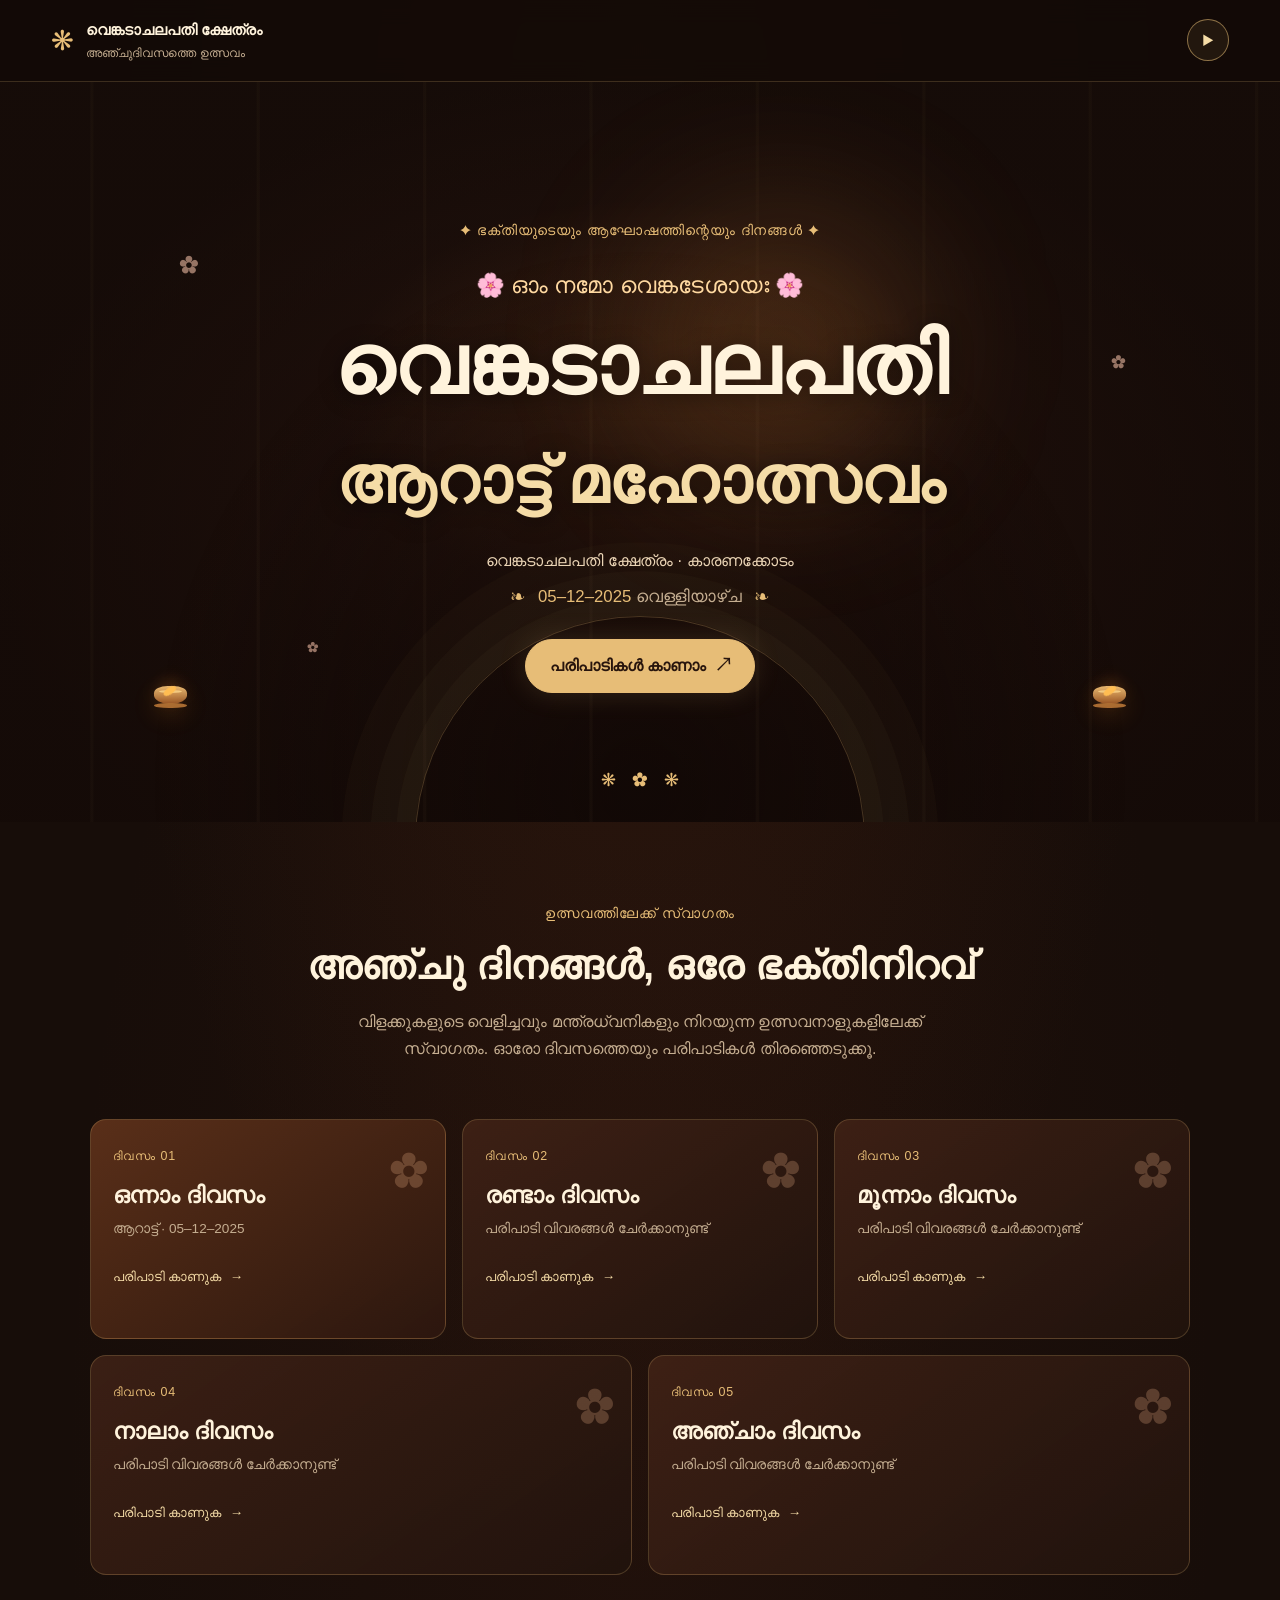
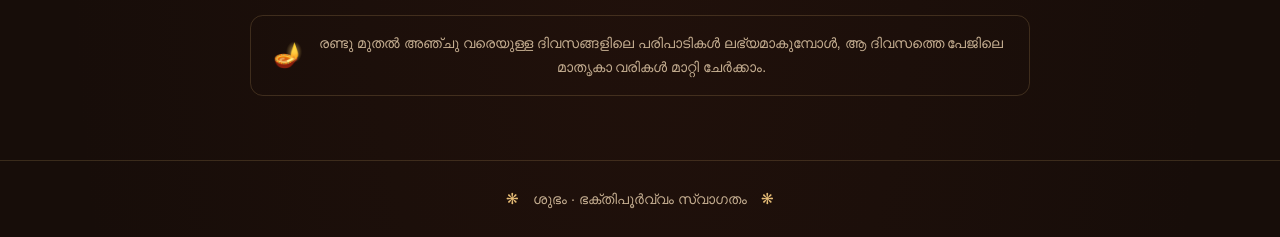
==== index.html @ 61bd8e98 "Update index.html" ====
<!doctype html>
<html lang="ml">
<head>
  <meta charset="utf-8">
  <meta name="viewport" content="width=device-width, initial-scale=1">
  <meta name="theme-color" content="#170d09">
  <meta name="description" content="വെങ്കടാചലപതി ക്ഷേത്രത്തിലെ അഞ്ചുദിവസത്തെ ഉത്സവ പരിപാടികൾ.">
  <title>വെങ്കടാചലപതി ക്ഷേത്രം | കാരണക്കോടം </title>
  <link rel="stylesheet" href="styles.css">
  <script src="script.js" defer></script>
</head>
<body>
  <a class="skip-link" href="#main">പ്രധാന ഉള്ളടക്കത്തിലേക്ക് പോകുക</a>
  <header class="site-header">
    <a class="brand" href="index.html" aria-label="ഉത്സവം — മുഖ്യപേജ്">
      <span class="brand-mark" aria-hidden="true">❋</span>
      <span><strong>വെങ്കടാചലപതി ക്ഷേത്രം</strong><small>അഞ്ചുദിവസത്തെ ഉത്സവം</small></span>
    </a>
    <!--<nav class="day-nav" aria-label="ദിവസങ്ങളുടെ പരിപാടികൾ">
      <a class="nav-link" href="day1.html">ഒന്നാം ദിവസം</a>
      <a class="nav-link" href="day2.html">രണ്ടാം ദിവസം</a>
      <a class="nav-link" href="day3.html">മൂന്നാം ദിവസം</a>
      <a class="nav-link" href="day4.html">നാലാം ദിവസം</a>
      <a class="nav-link" href="day5.html">അഞ്ചാം ദിവസം</a>
    </nav>-->
    <button class="music-toggle" type="button" aria-label="Play festival music" title="Play festival music" aria-pressed="false"><span aria-hidden="true">▶</span></button>
  </header>

  <main id="main">
    <section class="hero hero-home">
      <div class="hero-glow" aria-hidden="true"></div>
      <div class="hero-copy">
        <p class="eyebrow"><span aria-hidden="true">✦</span> ഭക്തിയുടെയും ആഘോഷത്തിന്റെയും ദിനങ്ങൾ <span aria-hidden="true">✦</span></p>
        <p class="invocation">🌸 ഓം നമോ വെങ്കടേശായഃ 🌸</p>
        <h1>വെങ്കടാചലപതി<br><span>ആറാട്ട് മഹോത്സവം</span></h1>
        <p class="temple-name">വെങ്കടാചലപതി ക്ഷേത്രം · കാരണക്കോടം</p>
        <p class="hero-date"><span class="date-ornament" aria-hidden="true">❧</span> 05–12–2025 <span>വെള്ളിയാഴ്ച</span> <span class="date-ornament" aria-hidden="true">❧</span></p>
        <a class="primary-button" href="day1.html">പരിപാടികൾ കാണാം <span aria-hidden="true">↗</span></a>
      </div>
      <div class="hero-bottom" aria-hidden="true"><span>❋</span><span>✿</span><span>❋</span></div>
      <span class="floating-petal petal-one" aria-hidden="true">✿</span>
      <span class="floating-petal petal-two" aria-hidden="true">✿</span>
      <span class="floating-petal petal-three" aria-hidden="true">✿</span>
      <div class="diya diya-left" aria-hidden="true"><i></i><b></b></div>
      <div class="diya diya-right" aria-hidden="true"><i></i><b></b></div>
    </section>

    <section class="intro section-wrap">
      <p class="section-kicker">ഉത്സവത്തിലേക്ക് സ്വാഗതം</p>
      <h2>അഞ്ചു ദിനങ്ങൾ, ഒരേ ഭക്തിനിറവ്</h2>
      <p>വിളക്കുകളുടെ വെളിച്ചവും മന്ത്രധ്വനികളും നിറയുന്ന ഉത്സവനാളുകളിലേക്ക് സ്വാഗതം. ഓരോ ദിവസത്തെയും പരിപാടികൾ തിരഞ്ഞെടുക്കൂ.</p>
    </section>

    <section class="day-grid section-wrap" aria-label="ദിവസം തിരഞ്ഞെടുക്കുക">
      <a class="day-card day-card-featured" href="day1.html">
        <span class="card-flower" aria-hidden="true">✿</span><span class="card-day">ദിവസം 01</span>
        <h3>ഒന്നാം ദിവസം</h3><p>ആറാട്ട് · 05–12–2025</p>
        <span class="card-action">പരിപാടി കാണുക <b aria-hidden="true">→</b></span>
      </a>
      <a class="day-card" href="day2.html"><span class="card-flower" aria-hidden="true">✿</span><span class="card-day">ദിവസം 02</span><h3>രണ്ടാം ദിവസം</h3><p>പരിപാടി വിവരങ്ങൾ ചേർക്കാനുണ്ട്</p><span class="card-action">പരിപാടി കാണുക <b aria-hidden="true">→</b></span></a>
      <a class="day-card" href="day3.html"><span class="card-flower" aria-hidden="true">✿</span><span class="card-day">ദിവസം 03</span><h3>മൂന്നാം ദിവസം</h3><p>പരിപാടി വിവരങ്ങൾ ചേർക്കാനുണ്ട്</p><span class="card-action">പരിപാടി കാണുക <b aria-hidden="true">→</b></span></a>
      <a class="day-card" href="day4.html"><span class="card-flower" aria-hidden="true">✿</span><span class="card-day">ദിവസം 04</span><h3>നാലാം ദിവസം</h3><p>പരിപാടി വിവരങ്ങൾ ചേർക്കാനുണ്ട്</p><span class="card-action">പരിപാടി കാണുക <b aria-hidden="true">→</b></span></a>
      <a class="day-card" href="day5.html"><span class="card-flower" aria-hidden="true">✿</span><span class="card-day">ദിവസം 05</span><h3>അഞ്ചാം ദിവസം</h3><p>പരിപാടി വിവരങ്ങൾ ചേർക്കാനുണ്ട്</p><span class="card-action">പരിപാടി കാണുക <b aria-hidden="true">→</b></span></a>
    </section>
    <section class="home-note section-wrap">
      <span class="note-symbol" aria-hidden="true">🪔</span>
      <p>രണ്ടു മുതൽ അഞ്ചു വരെയുള്ള ദിവസങ്ങളിലെ പരിപാടികൾ ലഭ്യമാകുമ്പോൾ, ആ ദിവസത്തെ പേജിലെ മാതൃകാ വരികൾ മാറ്റി ചേർക്കാം.</p>
    </section>
  </main>
  <footer class="site-footer"><span aria-hidden="true">❋</span><p>ശുഭം · ഭക്തിപൂർവ്വം സ്വാഗതം</p><span aria-hidden="true">❋</span></footer>
</body>
</html>
---- styles.css ----
:root {
  color-scheme: dark;
  --night: #170d09;
  --night-soft: #21130d;
  --wine: #3a1c17;
  --gold: #e7bd77;
  --gold-bright: #f5dca7;
  --cream: #fff3dc;
  --muted: #c5ae91;
  --coral: #ff9a79;
  --serif: "Nirmala UI", "Kartika", "Segoe UI", sans-serif;
}

* { box-sizing: border-box; }
html { scroll-behavior: smooth; }
body {
  margin: 0;
  min-width: 320px;
  background:
    radial-gradient(ellipse at 50% 12%, rgba(128, 62, 28, .18), transparent 34rem),
    radial-gradient(ellipse at 50% 80%, rgba(92, 40, 23, .14), transparent 36rem),
    var(--night);
  color: var(--cream);
  font-family: var(--serif);
  line-height: 1.7;
}
a { color: inherit; }
button { font: inherit; }
.skip-link {
  position: absolute; z-index: 20; top: .5rem; left: .5rem;
  padding: .6rem 1rem; border-radius: .5rem; background: var(--gold-bright);
  color: var(--night); transform: translateY(-160%);
}
.skip-link:focus { transform: translateY(0); }
.site-header {
  position: relative; z-index: 5; display: flex; align-items: center;
  justify-content: space-between; gap: 1.25rem; padding: 1rem clamp(1rem, 4vw, 3.5rem);
  border-bottom: 1px solid rgba(231, 189, 119, .2);
  background: rgba(18, 10, 7, .85); backdrop-filter: blur(12px);
}
.brand { display: flex; align-items: center; gap: .75rem; min-width: max-content; text-decoration: none; }
.brand-mark { color: var(--gold); font-size: 1.8rem; }
.brand strong, .brand small { display: block; }
.brand strong { font-size: .95rem; font-weight: 700; }
.brand small { color: var(--muted); font-size: .76rem; }
.day-nav { display: flex; justify-content: center; gap: .15rem; flex-wrap: wrap; }
.nav-link {
  padding: .48rem .7rem; border-radius: 2rem; color: var(--muted);
  flex: 0 0 auto; font-size: .82rem; text-decoration: none; white-space: nowrap;
  transition: background .2s, color .2s;
}
.nav-link:hover, .nav-link[aria-current="page"] { color: var(--night); background: var(--gold); }
.music-toggle {
  appearance: none; display: grid; flex: 0 0 42px; place-items: center;
  width: 42px; min-width: 42px; max-width: 42px;
  height: 42px; min-height: 42px; max-height: 42px; padding: 0;
  border: 1px solid rgba(231, 189, 119, .55); border-radius: 50%;
  background: rgba(231, 189, 119, .08); color: var(--gold-bright);
  font-size: .9rem; cursor: pointer; transition: background .2s, transform .2s, color .2s;
}
.music-toggle:hover, .music-toggle[aria-pressed="true"] { background: var(--gold); color: var(--night); }
.music-toggle:hover { transform: scale(1.06); }
:focus-visible { outline: 2px solid var(--gold-bright); outline-offset: 4px; }

.hero {
  position: relative; isolation: isolate; overflow: hidden; display: grid; place-items: center;
  min-height: min(740px, 84vh); padding: 5rem 1.5rem 4.5rem; text-align: center;
  background:
    linear-gradient(180deg, rgba(20, 10, 7, .42), rgba(20, 10, 7, .85)),
    radial-gradient(ellipse at 50% 43%, rgba(232, 136, 55, .28), transparent 19rem),
    radial-gradient(ellipse at 50% 62%, #462317 0%, #27140e 35%, #170d09 72%);
}
.hero::before, .hero::after {
  position: absolute; z-index: -1; content: ""; pointer-events: none;
}
.hero::before {
  inset: 0; opacity: .8;
  background:
    repeating-linear-gradient(90deg, transparent 0 7%, rgba(231, 189, 119, .035) 7.1% 7.25%, transparent 7.35% 13%),
    radial-gradient(ellipse at 50% 95%, rgba(15, 7, 5, .8), transparent 54%);
}
.hero::after {
  width: min(48vw, 28rem); aspect-ratio: 1; bottom: -33%; left: 50%;
  border: 1px solid rgba(231, 189, 119, .24); border-radius: 50%;
  box-shadow: 0 0 0 1.2rem rgba(231, 189, 119, .025), 0 0 0 2.8rem rgba(231, 189, 119, .025), 0 0 0 4.6rem rgba(231, 189, 119, .02);
  transform: translateX(-50%);
}
.hero-glow {
  position: absolute; z-index: -1; top: 16%; left: 50%; width: 18rem; height: 18rem;
  border-radius: 50%; background: rgba(231, 145, 66, .16); filter: blur(70px);
}
.hero-copy { max-width: 850px; animation: rise-in .9s both; }
.eyebrow, .section-kicker {
  margin: 0; color: var(--gold); font-size: .85rem; letter-spacing: .07em;
}
.invocation { margin: 1.5rem 0 .45rem; color: #ffd9a1; font-size: clamp(1.05rem, 2.5vw, 1.45rem); }
.hero h1 {
  margin: 0; color: var(--cream); font-size: clamp(2.4rem, 7vw, 5.2rem);
  font-weight: 700; line-height: 1.3; text-shadow: 0 3px 22px rgba(0, 0, 0, .45);
}
.hero h1 span { color: var(--gold-bright); font-size: .78em; }
.temple-name { margin: 1.15rem 0 .5rem; color: #ead4b5; font-size: 1.02rem; }
.hero-date { margin: .4rem 0 1.7rem; color: var(--gold); font-size: 1.05rem; }
.hero-date span:not(.date-ornament) { color: var(--muted); }
.date-ornament { padding: 0 .5rem; }
.primary-button {
  display: inline-flex; align-items: center; gap: .7rem; padding: .8rem 1.45rem;
  border: 1px solid var(--gold); border-radius: 3rem; background: var(--gold);
  color: #28150d; font-weight: 700; text-decoration: none;
  box-shadow: 0 0 28px rgba(231, 189, 119, .16); transition: transform .2s, box-shadow .2s;
}
.primary-button:hover { transform: translateY(-3px); box-shadow: 0 0 36px rgba(231, 189, 119, .34); }
.hero-bottom { position: absolute; bottom: 1.6rem; display: flex; gap: 1rem; color: var(--gold); font-size: 1.2rem; }
.floating-petal { position: absolute; z-index: -1; color: #ffc9b0; opacity: .55; animation: drift 9s ease-in-out infinite; }
.petal-one { top: 22%; left: 14%; font-size: 1.5rem; }
.petal-two { top: 36%; right: 12%; font-size: 1.1rem; animation-delay: -3s; }
.petal-three { bottom: 22%; left: 24%; font-size: .9rem; animation-delay: -6s; }
.diya { position: absolute; bottom: 16%; width: 2.1rem; height: 1.1rem; border-radius: 50% 50% 60% 60%; background: linear-gradient(#e7bd77, #925123); box-shadow: 0 10px 24px rgba(255, 142, 41, .18); }
.diya::after { position: absolute; top: -.1rem; left: 50%; width: .45rem; height: .85rem; border-radius: 70% 30% 65% 35%; background: #ffbd52; content: ""; filter: drop-shadow(0 0 9px #ff8e29); animation: flame 1.4s ease-in-out infinite alternate; transform: translateX(-50%) rotate(45deg); }
.diya i { position: absolute; bottom: -.3rem; left: 0; width: 100%; height: .35rem; border-radius: 50%; background: #a76a31; }
.diya b { position: absolute; top: .25rem; left: 15%; width: 70%; height: .22rem; border-radius: 50%; background: #f2d18a; }
.diya-left { left: 12%; }.diya-right { right: 12%; }

.section-wrap { width: min(1100px, calc(100% - 2rem)); margin-inline: auto; }
.intro { padding: 5rem 1rem 2rem; text-align: center; }
.intro h2 { margin: .4rem 0 .55rem; font-size: clamp(1.7rem, 4vw, 2.5rem); }
.intro > p:last-child { max-width: 620px; margin: auto; color: var(--muted); }
.day-grid { display: grid; grid-template-columns: repeat(6, 1fr); gap: 1rem; padding: 1.5rem 0 2.5rem; }
.day-card {
  position: relative; grid-column: span 2; overflow: hidden; min-height: 220px;
  padding: 1.35rem; border: 1px solid rgba(231, 189, 119, .22); border-radius: 1rem;
  background: linear-gradient(145deg, rgba(70, 37, 24, .76), rgba(33, 19, 13, .92));
  text-decoration: none; transition: transform .24s, border-color .24s, box-shadow .24s;
}
.day-card:nth-last-child(-n+2) { grid-column: span 3; }
.day-card:hover { transform: translateY(-5px); border-color: var(--gold); box-shadow: 0 18px 35px rgba(0, 0, 0, .2); }
.day-card-featured { background: linear-gradient(145deg, rgba(99, 52, 27, .88), rgba(45, 23, 15, .95)); }
.card-flower { position: absolute; top: .65rem; right: 1rem; color: rgba(255, 194, 146, .24); font-size: 3rem; }
.card-day { color: var(--gold); font-size: .78rem; letter-spacing: .07em; }
.day-card h3 { margin: .45rem 0 .1rem; font-size: 1.45rem; }
.day-card p { margin: .1rem 0 1.4rem; color: var(--muted); font-size: .85rem; }
.card-action { color: var(--gold-bright); font-size: .84rem; }
.card-action b { margin-left: .3rem; }
.home-note { display: flex; align-items: center; justify-content: center; gap: .8rem; max-width: 780px; margin-bottom: 4rem; padding: 1rem 1.4rem; border: 1px solid rgba(231, 189, 119, .18); border-radius: .8rem; color: var(--muted); text-align: center; }
.home-note p { margin: 0; font-size: .88rem; }
.note-symbol { font-size: 1.5rem; }

.page-heading { padding: 4.5rem 1rem 2rem; text-align: center; background: radial-gradient(ellipse at 50% 0, rgba(140, 70, 35, .18), transparent 32rem); }
.page-heading h1 { margin: .45rem 0; font-size: clamp(2rem, 5vw, 3.4rem); line-height: 1.45; }
.page-heading h1 span { color: var(--gold-bright); }
.page-heading > p:last-child { margin: .25rem 0; color: var(--muted); }
.date-pill { display: inline-block; margin-left: .45rem; padding: .12rem .65rem; border: 1px solid rgba(231, 189, 119, .38); border-radius: 2rem; color: var(--gold-bright); font-size: .8rem; }
.schedule-wrap {
  width: min(760px, calc(100% - 2rem)); margin: 1.3rem auto 2.5rem; padding: 2rem clamp(1rem, 5vw, 3.5rem) 1.4rem;
  border: 1px solid rgba(231, 189, 119, .3); border-radius: 1.2rem;
  background: linear-gradient(160deg, rgba(53, 29, 19, .9), rgba(28, 16, 11, .96));
  box-shadow: 0 22px 65px rgba(0, 0, 0, .23), inset 0 0 35px rgba(231, 189, 119, .025);
}
.schedule-heading { display: flex; justify-content: center; align-items: center; gap: 1rem; padding-bottom: 1rem; border-bottom: 1px solid rgba(231, 189, 119, .2); text-align: center; }
.schedule-heading h2 { margin: .1rem 0 0; font-size: 1.6rem; }
.schedule-lotus { color: var(--gold); font-size: 1.65rem; }
.schedule-group { padding-top: 1.15rem; }
.schedule-group h3 { display: flex; align-items: center; gap: .6rem; margin: 0 0 .5rem; color: var(--gold-bright); font-size: 1.25rem; }
.schedule-group h3 span { color: #ffc16f; }
.timeline { position: relative; list-style: none; margin: 0; padding: .1rem 0 .1rem 1.1rem; }
.timeline::before { position: absolute; top: .4rem; bottom: .45rem; left: .28rem; width: 1px; background: linear-gradient(var(--gold), rgba(231, 189, 119, .12)); content: ""; }
.timeline li { position: relative; display: grid; grid-template-columns: 6.1rem 1fr; gap: .7rem; padding: .38rem 0; color: #f7ebd8; font-size: .96rem; }
.timeline li::before { position: absolute; top: 1rem; left: -.98rem; width: .38rem; height: .38rem; border: 1px solid var(--gold); border-radius: 50%; background: var(--night-soft); content: ""; }
.timeline time { color: var(--gold-bright); white-space: nowrap; font-weight: 700; }
.timeline .highlight span { color: var(--coral); }
.schedule-end { margin: 1.8rem 0 .2rem; color: var(--gold); text-align: center; font-size: 1.3rem; }
.placeholder-wrap { min-height: 410px; }
.placeholder-card { max-width: 510px; margin: 2.1rem auto 1.5rem; padding: 2rem 1.2rem; border: 1px dashed rgba(231, 189, 119, .38); border-radius: 1rem; background: rgba(18, 10, 7, .28); text-align: center; }
.placeholder-icon { font-size: 2.5rem; }
.placeholder-card h3 { margin: .65rem 0 .25rem; color: var(--gold-bright); font-size: 1.25rem; }
.placeholder-card p { margin: .45rem auto; color: var(--muted); }
.placeholder-card .edit-hint { margin-top: 1.2rem; font-size: .8rem; }
.edit-hint code { color: var(--gold); font-size: .78rem; }
.page-pagination { display: flex; justify-content: space-between; gap: 1rem; width: min(760px, calc(100% - 2rem)); margin: 0 auto 4rem; }
.page-pagination a { color: var(--gold-bright); font-size: .9rem; text-decoration: none; }
.page-pagination a:hover { text-decoration: underline; }
.site-footer { display: flex; justify-content: center; align-items: center; gap: .85rem; padding: 1.5rem 1rem; border-top: 1px solid rgba(231, 189, 119, .17); color: var(--muted); text-align: center; }
.site-footer p { margin: 0; font-size: .9rem; }
.site-footer span { color: var(--gold); }

@keyframes rise-in { from { opacity: 0; transform: translateY(16px); } to { opacity: 1; transform: translateY(0); } }
@keyframes drift { 0%, 100% { transform: translate3d(0, 0, 0) rotate(0); } 50% { transform: translate3d(12px, -18px, 0) rotate(14deg); } }
@keyframes flame { from { transform: translateX(-50%) rotate(38deg) scale(.9); } to { transform: translateX(-50%) rotate(52deg) scale(1.1); } }

@media (max-width: 900px) {
  .site-header { flex-wrap: wrap; justify-content: space-between; }
  .day-nav { order: 3; flex: 1 0 100%; width: 100%; justify-content: center; overflow: visible; }
  .music-toggle { order: 2; }
  .nav-link { font-size: .78rem; }
}
@media (max-width: 700px) {
  .nav-link { padding-inline: .35rem; font-size: .72rem; }
}
@media (max-width: 600px) {
  .site-header {
    display: grid; grid-template-columns: minmax(0, 1fr) 42px; gap: .6rem;
    padding: .7rem .85rem;
  }
  .brand { min-width: 0; gap: .4rem; }
  .brand-mark { flex: 0 0 auto; font-size: 1.4rem; }
  .brand strong { font-size: .8rem; }
  .brand small { font-size: .66rem; }
  .day-nav {
    display: flex; grid-column: 1 / -1; order: initial; flex: initial; width: 100%;
    min-width: 0; justify-content: flex-start; flex-wrap: nowrap; gap: .2rem;
    padding: .1rem 0 .35rem; overflow-x: auto; overflow-y: hidden;
    overscroll-behavior-x: contain; scroll-snap-type: x proximity;
    scrollbar-width: thin; scrollbar-color: var(--gold) rgba(231, 189, 119, .12);
    -webkit-overflow-scrolling: touch;
  }
  .day-nav::-webkit-scrollbar { display: block; height: 5px; }
  .day-nav::-webkit-scrollbar-track { background: rgba(231, 189, 119, .12); border-radius: 5px; }
  .day-nav::-webkit-scrollbar-thumb { background: var(--gold); border-radius: 5px; }
  .music-toggle { grid-column: 2; justify-self: end; }
  .nav-link { display: inline-flex; flex: 0 0 auto; min-height: 44px; align-items: center; padding: .38rem .55rem; font-size: .74rem; scroll-snap-align: start; }
  .hero { min-height: min(680px, 78svh); padding: 3.2rem .9rem 4rem; }
  .hero-copy { width: 100%; }
  .eyebrow { font-size: .76rem; }
  .invocation { margin-top: 1.2rem; font-size: 1rem; }
  .hero h1 { font-size: clamp(2rem, 9.5vw, 3.2rem); line-height: 1.42; }
  .hero h1 span { font-size: .72em; }
  .temple-name { margin-top: .8rem; font-size: .84rem; }
  .hero-date { margin-bottom: 1.3rem; font-size: .82rem; }
  .date-ornament { padding-inline: .2rem; }
  .primary-button { min-height: 48px; padding: .65rem 1.2rem; }
  .diya { bottom: 9%; transform: scale(.72); }
  .diya-left { left: 6%; }.diya-right { right: 6%; }
  .intro { padding: 3.2rem .35rem 1.3rem; }
  .intro h2 { font-size: 1.55rem; }
  .intro > p:last-child { font-size: .9rem; }
  .day-grid { display: grid; grid-template-columns: 1fr 1fr; gap: .7rem; padding-top: .8rem; }
  .day-card, .day-card:nth-last-child(-n+2) { grid-column: span 1; min-height: 195px; padding: .9rem; }
  .day-card:first-child { grid-column: span 2; }
  .day-card h3 { font-size: 1.12rem; }
  .day-card p { min-height: 2.8rem; font-size: .75rem; }
  .card-action { font-size: .76rem; }
  .home-note { align-items: flex-start; margin-bottom: 2.8rem; padding: .9rem; text-align: left; }
  .page-heading { padding: 2.7rem .8rem 1.3rem; }
  .page-heading .eyebrow { font-size: .76rem; }
  .page-heading h1 { font-size: clamp(1.7rem, 7.7vw, 2rem); line-height: 1.5; }
  .page-heading > p:last-child { font-size: .88rem; }
  .date-pill { display: table; margin: .45rem auto 0; }
  .schedule-wrap { width: calc(100% - 1.1rem); margin-top: .7rem; padding: 1.15rem .8rem .85rem; border-radius: .9rem; }
  .schedule-heading { gap: .6rem; }
  .schedule-heading h2 { font-size: 1.4rem; }
  .schedule-group { padding-top: .9rem; }
  .schedule-group h3 { font-size: 1.1rem; }
  .timeline { padding-left: 1rem; }
  .timeline li { grid-template-columns: 4.8rem minmax(0, 1fr); gap: .35rem; padding: .45rem 0; font-size: .82rem; line-height: 1.6; }
  .timeline li::before { left: -.9rem; }
  .timeline time { font-size: .8rem; }
  .placeholder-card { margin: 1.35rem auto 1rem; padding: 1.5rem .85rem; }
  .placeholder-card h3 { font-size: 1.08rem; }
  .page-pagination { width: calc(100% - 1.5rem); margin-bottom: 2.8rem; }
  .page-pagination a { display: inline-flex; min-height: 44px; align-items: center; font-size: .78rem; }
  .site-footer { padding: 1.15rem .75rem; }
}
@media (max-width: 420px) {
  .day-grid { grid-template-columns: 1fr; }
  .day-card, .day-card:nth-last-child(-n+2), .day-card:first-child {
    grid-column: auto; display: grid; grid-template-columns: minmax(0, 1fr) auto;
    align-items: center; column-gap: .5rem; min-height: 0; padding: .9rem 1rem;
  }
  .card-day, .day-card h3, .day-card p, .card-action { grid-column: 1; }
  .card-day { grid-row: 1; }
  .day-card h3 { grid-row: 2; margin: .08rem 0; font-size: 1.12rem; }
  .day-card p { grid-row: 3; min-height: 0; margin: 0; }
  .card-action { grid-column: 2; grid-row: 1 / 4; align-self: center; max-width: 6.7rem; text-align: right; }
  .card-flower { top: .35rem; right: .6rem; font-size: 2.4rem; }
  .timeline li { grid-template-columns: 4.35rem minmax(0, 1fr); gap: .3rem; font-size: .8rem; }
  .timeline time { font-size: .76rem; }
}
@media (max-width: 360px) {
  .brand strong { font-size: .74rem; }
  .nav-link { padding-inline: .45rem; font-size: .69rem; }
  .hero h1 { font-size: 1.9rem; }
  .schedule-wrap { padding-inline: .65rem; }
  .timeline li { grid-template-columns: 4.1rem minmax(0, 1fr); font-size: .76rem; }
}
@media (prefers-reduced-motion: reduce) {
  *, *::before, *::after { scroll-behavior: auto !important; animation-duration: .01ms !important; animation-iteration-count: 1 !important; transition-duration: .01ms !important; }
}
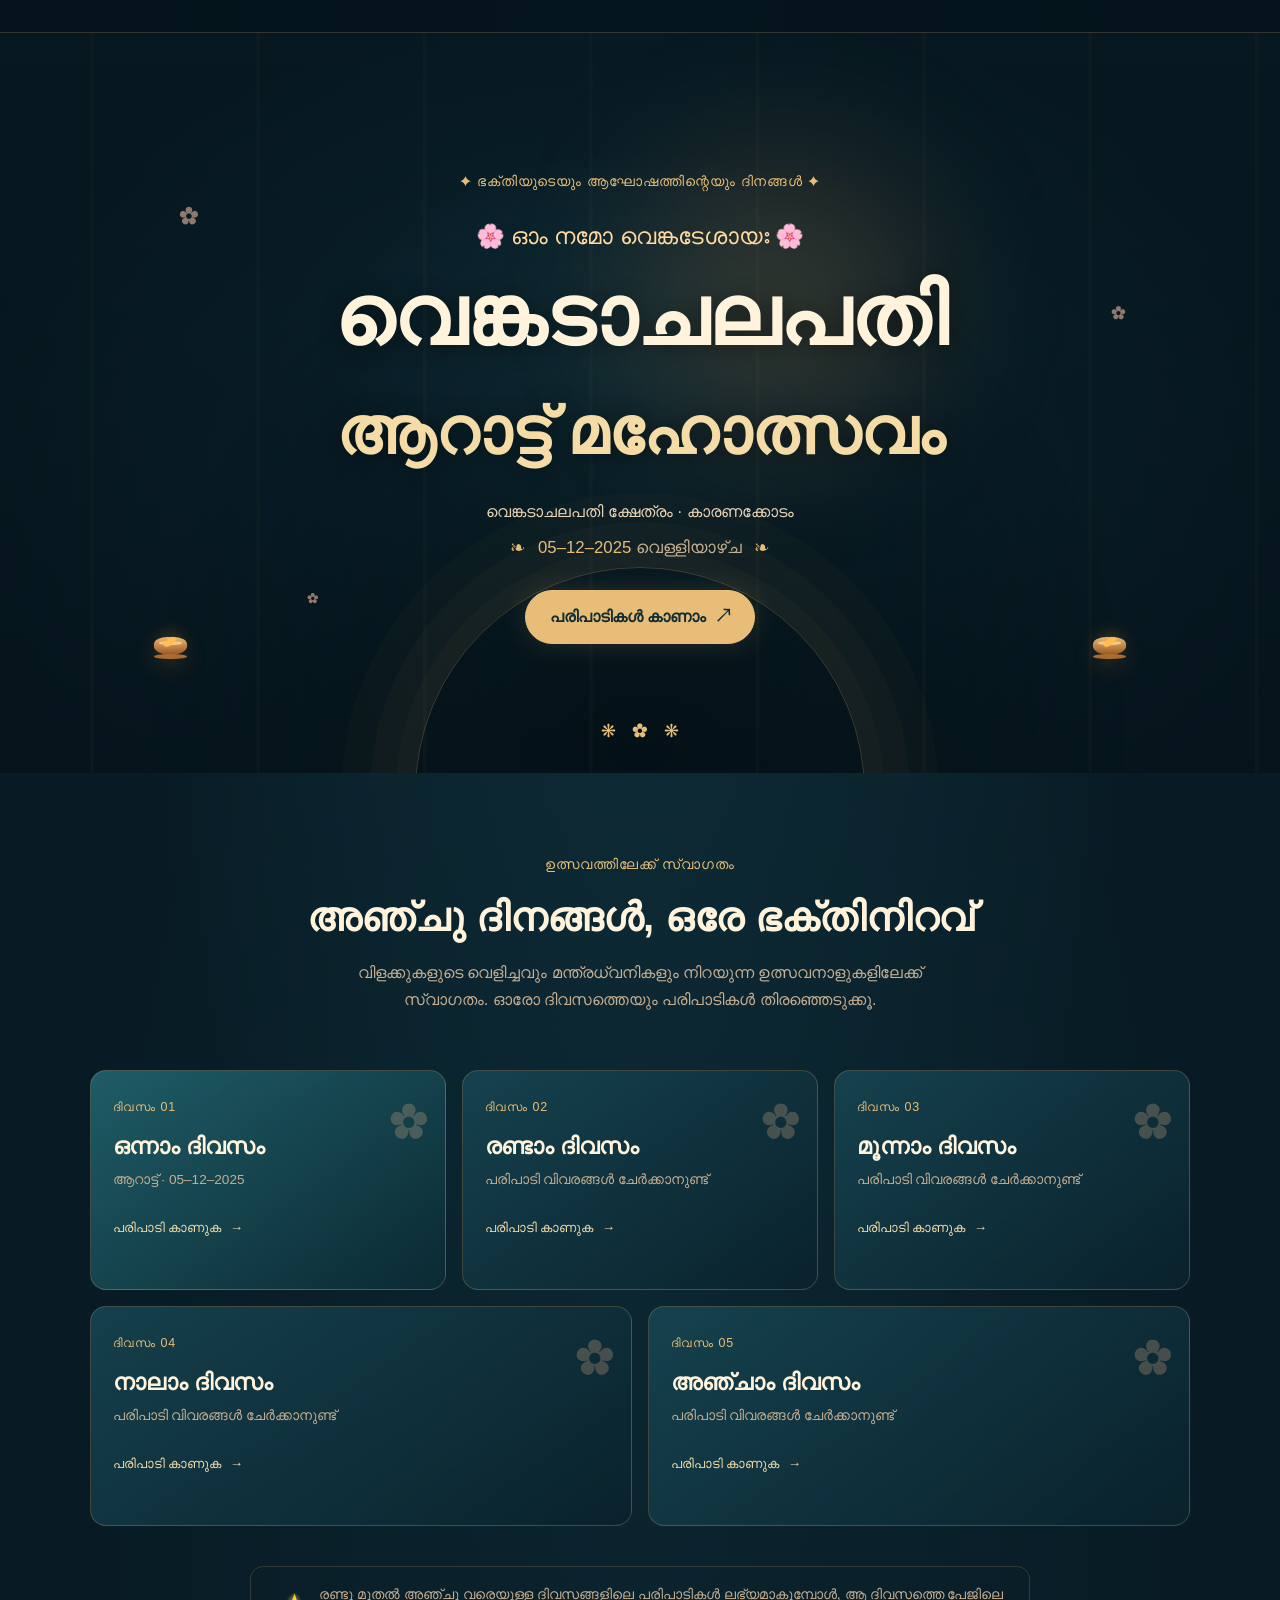
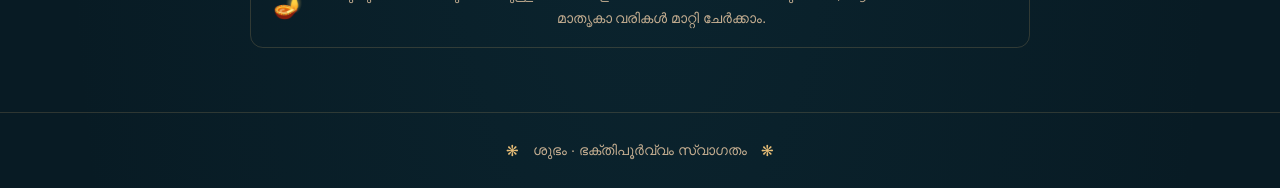
==== commit 97110994: "Add files via upload" ====
--- a/index.html
+++ b/index.html
@@ -12,18 +12,12 @@
 <body>
   <a class="skip-link" href="#main">പ്രധാന ഉള്ളടക്കത്തിലേക്ക് പോകുക</a>
   <header class="site-header">
+    <!--
     <a class="brand" href="index.html" aria-label="ഉത്സവം — മുഖ്യപേജ്">
       <span class="brand-mark" aria-hidden="true">❋</span>
       <span><strong>വെങ്കടാചലപതി ക്ഷേത്രം</strong><small>അഞ്ചുദിവസത്തെ ഉത്സവം</small></span>
     </a>
-    <!--<nav class="day-nav" aria-label="ദിവസങ്ങളുടെ പരിപാടികൾ">
-      <a class="nav-link" href="day1.html">ഒന്നാം ദിവസം</a>
-      <a class="nav-link" href="day2.html">രണ്ടാം ദിവസം</a>
-      <a class="nav-link" href="day3.html">മൂന്നാം ദിവസം</a>
-      <a class="nav-link" href="day4.html">നാലാം ദിവസം</a>
-      <a class="nav-link" href="day5.html">അഞ്ചാം ദിവസം</a>
-    </nav>-->
-    <button class="music-toggle" type="button" aria-label="Play festival music" title="Play festival music" aria-pressed="false"><span aria-hidden="true">▶</span></button>
+    -->
   </header>
 
   <main id="main">
--- a/styles.css
+++ b/styles.css
@@ -1,8 +1,8 @@
 :root {
   color-scheme: dark;
-  --night: #170d09;
-  --night-soft: #21130d;
-  --wine: #3a1c17;
+  --night: #081b24;
+  --night-soft: #102b38;
+  --wine: #163d49;
   --gold: #e7bd77;
   --gold-bright: #f5dca7;
   --cream: #fff3dc;
@@ -17,8 +17,8 @@
   margin: 0;
   min-width: 320px;
   background:
-    radial-gradient(ellipse at 50% 12%, rgba(128, 62, 28, .18), transparent 34rem),
-    radial-gradient(ellipse at 50% 80%, rgba(92, 40, 23, .14), transparent 36rem),
+    radial-gradient(ellipse at 50% 12%, rgba(39, 112, 132, .2), transparent 34rem),
+    radial-gradient(ellipse at 50% 80%, rgba(26, 83, 101, .16), transparent 36rem),
     var(--night);
   color: var(--cream);
   font-family: var(--serif);
@@ -36,7 +36,7 @@
   position: relative; z-index: 5; display: flex; align-items: center;
   justify-content: space-between; gap: 1.25rem; padding: 1rem clamp(1rem, 4vw, 3.5rem);
   border-bottom: 1px solid rgba(231, 189, 119, .2);
-  background: rgba(18, 10, 7, .85); backdrop-filter: blur(12px);
+  background: rgba(5, 19, 27, .9); backdrop-filter: blur(12px);
 }
 .brand { display: flex; align-items: center; gap: .75rem; min-width: max-content; text-decoration: none; }
 .brand-mark { color: var(--gold); font-size: 1.8rem; }
@@ -50,25 +50,15 @@
   transition: background .2s, color .2s;
 }
 .nav-link:hover, .nav-link[aria-current="page"] { color: var(--night); background: var(--gold); }
-.music-toggle {
-  appearance: none; display: grid; flex: 0 0 42px; place-items: center;
-  width: 42px; min-width: 42px; max-width: 42px;
-  height: 42px; min-height: 42px; max-height: 42px; padding: 0;
-  border: 1px solid rgba(231, 189, 119, .55); border-radius: 50%;
-  background: rgba(231, 189, 119, .08); color: var(--gold-bright);
-  font-size: .9rem; cursor: pointer; transition: background .2s, transform .2s, color .2s;
-}
-.music-toggle:hover, .music-toggle[aria-pressed="true"] { background: var(--gold); color: var(--night); }
-.music-toggle:hover { transform: scale(1.06); }
 :focus-visible { outline: 2px solid var(--gold-bright); outline-offset: 4px; }
 
 .hero {
   position: relative; isolation: isolate; overflow: hidden; display: grid; place-items: center;
   min-height: min(740px, 84vh); padding: 5rem 1.5rem 4.5rem; text-align: center;
   background:
-    linear-gradient(180deg, rgba(20, 10, 7, .42), rgba(20, 10, 7, .85)),
-    radial-gradient(ellipse at 50% 43%, rgba(232, 136, 55, .28), transparent 19rem),
-    radial-gradient(ellipse at 50% 62%, #462317 0%, #27140e 35%, #170d09 72%);
+    linear-gradient(180deg, rgba(5, 18, 25, .38), rgba(5, 18, 25, .78)),
+    radial-gradient(ellipse at 50% 43%, rgba(73, 156, 169, .28), transparent 19rem),
+    radial-gradient(ellipse at 50% 62%, #174653 0%, #0d2b37 38%, #081b24 76%);
 }
 .hero::before, .hero::after {
   position: absolute; z-index: -1; content: ""; pointer-events: none;
@@ -77,7 +67,7 @@
   inset: 0; opacity: .8;
   background:
     repeating-linear-gradient(90deg, transparent 0 7%, rgba(231, 189, 119, .035) 7.1% 7.25%, transparent 7.35% 13%),
-    radial-gradient(ellipse at 50% 95%, rgba(15, 7, 5, .8), transparent 54%);
+    radial-gradient(ellipse at 50% 95%, rgba(3, 13, 19, .78), transparent 54%);
 }
 .hero::after {
   width: min(48vw, 28rem); aspect-ratio: 1; bottom: -33%; left: 50%;
@@ -106,7 +96,7 @@
 .primary-button {
   display: inline-flex; align-items: center; gap: .7rem; padding: .8rem 1.45rem;
   border: 1px solid var(--gold); border-radius: 3rem; background: var(--gold);
-  color: #28150d; font-weight: 700; text-decoration: none;
+  color: #102c35; font-weight: 700; text-decoration: none;
   box-shadow: 0 0 28px rgba(231, 189, 119, .16); transition: transform .2s, box-shadow .2s;
 }
 .primary-button:hover { transform: translateY(-3px); box-shadow: 0 0 36px rgba(231, 189, 119, .34); }
@@ -129,12 +119,12 @@
 .day-card {
   position: relative; grid-column: span 2; overflow: hidden; min-height: 220px;
   padding: 1.35rem; border: 1px solid rgba(231, 189, 119, .22); border-radius: 1rem;
-  background: linear-gradient(145deg, rgba(70, 37, 24, .76), rgba(33, 19, 13, .92));
+  background: linear-gradient(145deg, rgba(24, 73, 86, .8), rgba(10, 34, 44, .96));
   text-decoration: none; transition: transform .24s, border-color .24s, box-shadow .24s;
 }
 .day-card:nth-last-child(-n+2) { grid-column: span 3; }
 .day-card:hover { transform: translateY(-5px); border-color: var(--gold); box-shadow: 0 18px 35px rgba(0, 0, 0, .2); }
-.day-card-featured { background: linear-gradient(145deg, rgba(99, 52, 27, .88), rgba(45, 23, 15, .95)); }
+.day-card-featured { background: linear-gradient(145deg, rgba(35, 101, 111, .88), rgba(11, 42, 52, .97)); }
 .card-flower { position: absolute; top: .65rem; right: 1rem; color: rgba(255, 194, 146, .24); font-size: 3rem; }
 .card-day { color: var(--gold); font-size: .78rem; letter-spacing: .07em; }
 .day-card h3 { margin: .45rem 0 .1rem; font-size: 1.45rem; }
@@ -145,7 +135,7 @@
 .home-note p { margin: 0; font-size: .88rem; }
 .note-symbol { font-size: 1.5rem; }
 
-.page-heading { padding: 4.5rem 1rem 2rem; text-align: center; background: radial-gradient(ellipse at 50% 0, rgba(140, 70, 35, .18), transparent 32rem); }
+.page-heading { padding: 4.5rem 1rem 2rem; text-align: center; background: radial-gradient(ellipse at 50% 0, rgba(48, 132, 148, .2), transparent 32rem); }
 .page-heading h1 { margin: .45rem 0; font-size: clamp(2rem, 5vw, 3.4rem); line-height: 1.45; }
 .page-heading h1 span { color: var(--gold-bright); }
 .page-heading > p:last-child { margin: .25rem 0; color: var(--muted); }
@@ -153,7 +143,7 @@
 .schedule-wrap {
   width: min(760px, calc(100% - 2rem)); margin: 1.3rem auto 2.5rem; padding: 2rem clamp(1rem, 5vw, 3.5rem) 1.4rem;
   border: 1px solid rgba(231, 189, 119, .3); border-radius: 1.2rem;
-  background: linear-gradient(160deg, rgba(53, 29, 19, .9), rgba(28, 16, 11, .96));
+  background: linear-gradient(160deg, rgba(20, 65, 77, .92), rgba(7, 29, 39, .98));
   box-shadow: 0 22px 65px rgba(0, 0, 0, .23), inset 0 0 35px rgba(231, 189, 119, .025);
 }
 .schedule-heading { display: flex; justify-content: center; align-items: center; gap: 1rem; padding-bottom: 1rem; border-bottom: 1px solid rgba(231, 189, 119, .2); text-align: center; }
@@ -170,14 +160,15 @@
 .timeline .highlight span { color: var(--coral); }
 .schedule-end { margin: 1.8rem 0 .2rem; color: var(--gold); text-align: center; font-size: 1.3rem; }
 .placeholder-wrap { min-height: 410px; }
-.placeholder-card { max-width: 510px; margin: 2.1rem auto 1.5rem; padding: 2rem 1.2rem; border: 1px dashed rgba(231, 189, 119, .38); border-radius: 1rem; background: rgba(18, 10, 7, .28); text-align: center; }
+.placeholder-card { max-width: 510px; margin: 2.1rem auto 1.5rem; padding: 2rem 1.2rem; border: 1px dashed rgba(231, 189, 119, .38); border-radius: 1rem; background: rgba(5, 20, 28, .35); text-align: center; }
 .placeholder-icon { font-size: 2.5rem; }
 .placeholder-card h3 { margin: .65rem 0 .25rem; color: var(--gold-bright); font-size: 1.25rem; }
 .placeholder-card p { margin: .45rem auto; color: var(--muted); }
 .placeholder-card .edit-hint { margin-top: 1.2rem; font-size: .8rem; }
 .edit-hint code { color: var(--gold); font-size: .78rem; }
-.page-pagination { display: flex; justify-content: space-between; gap: 1rem; width: min(760px, calc(100% - 2rem)); margin: 0 auto 4rem; }
+.page-pagination { display: flex; justify-content: space-between; align-items: center; gap: 1rem; width: min(760px, calc(100% - 2rem)); margin: 0 auto 4rem; }
 .page-pagination a { color: var(--gold-bright); font-size: .9rem; text-decoration: none; }
+.page-home-link { margin-right: auto; }
 .page-pagination a:hover { text-decoration: underline; }
 .site-footer { display: flex; justify-content: center; align-items: center; gap: .85rem; padding: 1.5rem 1rem; border-top: 1px solid rgba(231, 189, 119, .17); color: var(--muted); text-align: center; }
 .site-footer p { margin: 0; font-size: .9rem; }
@@ -190,7 +181,6 @@
 @media (max-width: 900px) {
   .site-header { flex-wrap: wrap; justify-content: space-between; }
   .day-nav { order: 3; flex: 1 0 100%; width: 100%; justify-content: center; overflow: visible; }
-  .music-toggle { order: 2; }
   .nav-link { font-size: .78rem; }
 }
 @media (max-width: 700px) {
@@ -198,7 +188,7 @@
 }
 @media (max-width: 600px) {
   .site-header {
-    display: grid; grid-template-columns: minmax(0, 1fr) 42px; gap: .6rem;
+    display: grid; grid-template-columns: minmax(0, 1fr); gap: .6rem;
     padding: .7rem .85rem;
   }
   .brand { min-width: 0; gap: .4rem; }
@@ -216,7 +206,6 @@
   .day-nav::-webkit-scrollbar { display: block; height: 5px; }
   .day-nav::-webkit-scrollbar-track { background: rgba(231, 189, 119, .12); border-radius: 5px; }
   .day-nav::-webkit-scrollbar-thumb { background: var(--gold); border-radius: 5px; }
-  .music-toggle { grid-column: 2; justify-self: end; }
   .nav-link { display: inline-flex; flex: 0 0 auto; min-height: 44px; align-items: center; padding: .38rem .55rem; font-size: .74rem; scroll-snap-align: start; }
   .hero { min-height: min(680px, 78svh); padding: 3.2rem .9rem 4rem; }
   .hero-copy { width: 100%; }
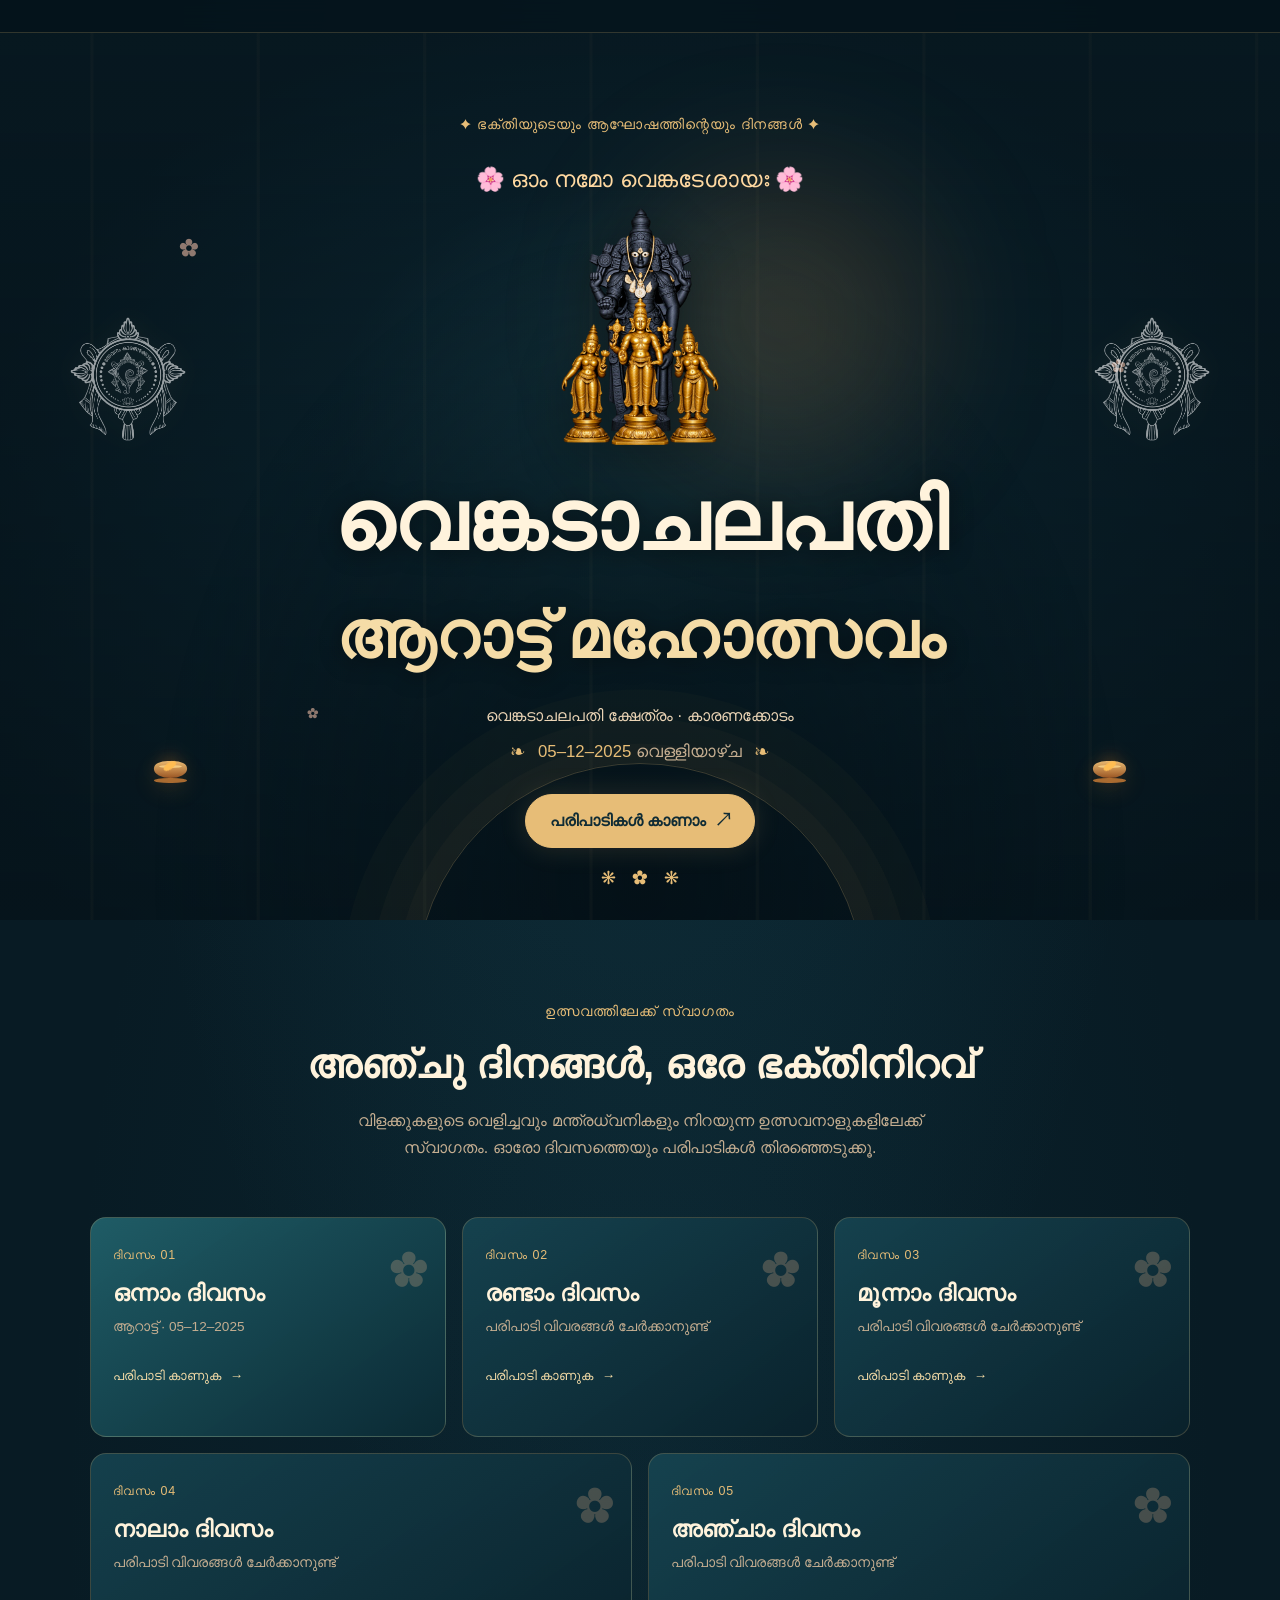
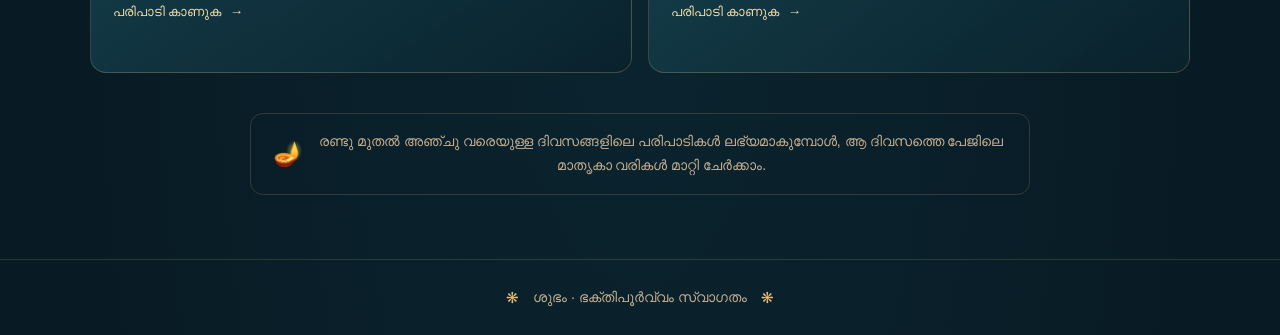
==== commit 40da267e: "Add files via upload" ====
--- a/index.html
+++ b/index.html
@@ -23,9 +23,12 @@
   <main id="main">
     <section class="hero hero-home">
       <div class="hero-glow" aria-hidden="true"></div>
+      <img class="hero-side-emblem hero-side-emblem-left" src="temple-emblem-white.png" alt="" aria-hidden="true">
+      <img class="hero-side-emblem hero-side-emblem-right" src="temple-emblem-white.png" alt="" aria-hidden="true">
       <div class="hero-copy">
         <p class="eyebrow"><span aria-hidden="true">✦</span> ഭക്തിയുടെയും ആഘോഷത്തിന്റെയും ദിനങ്ങൾ <span aria-hidden="true">✦</span></p>
         <p class="invocation">🌸 ഓം നമോ വെങ്കടേശായഃ 🌸</p>
+        <img class="hero-deity-logo" src="deity-logo.png" alt="വെങ്കടാചലപതി ഭഗവാന്റെയും ദേവിമാരുടെയും വിഗ്രഹം">
         <h1>വെങ്കടാചലപതി<br><span>ആറാട്ട് മഹോത്സവം</span></h1>
         <p class="temple-name">വെങ്കടാചലപതി ക്ഷേത്രം · കാരണക്കോടം</p>
         <p class="hero-date"><span class="date-ornament" aria-hidden="true">❧</span> 05–12–2025 <span>വെള്ളിയാഴ്ച</span> <span class="date-ornament" aria-hidden="true">❧</span></p>
--- a/styles.css
+++ b/styles.css
@@ -79,7 +79,18 @@
   position: absolute; z-index: -1; top: 16%; left: 50%; width: 18rem; height: 18rem;
   border-radius: 50%; background: rgba(231, 145, 66, .16); filter: blur(70px);
 }
-.hero-copy { max-width: 850px; animation: rise-in .9s both; }
+.hero-copy { position: relative; z-index: 1; max-width: 850px; animation: rise-in .9s both; }
+.hero-deity-logo {
+  display: block; width: clamp(110px, 13vw, 170px); height: auto;
+  margin: .45rem auto .7rem; filter: drop-shadow(0 10px 24px rgba(0, 0, 0, .35));
+}
+.hero-side-emblem {
+  position: absolute; z-index: 0; top: 39%; width: clamp(72px, 10vw, 132px);
+  height: auto; opacity: .58; pointer-events: none; transform: translateY(-50%);
+  filter: drop-shadow(0 0 12px rgba(231, 189, 119, .18));
+}
+.hero-side-emblem-left { left: clamp(1rem, 5vw, 5rem); }
+.hero-side-emblem-right { right: clamp(1rem, 5vw, 5rem); }
 .eyebrow, .section-kicker {
   margin: 0; color: var(--gold); font-size: .85rem; letter-spacing: .07em;
 }
@@ -135,11 +146,26 @@
 .home-note p { margin: 0; font-size: .88rem; }
 .note-symbol { font-size: 1.5rem; }
 
-.page-heading { padding: 4.5rem 1rem 2rem; text-align: center; background: radial-gradient(ellipse at 50% 0, rgba(48, 132, 148, .2), transparent 32rem); }
-.page-heading h1 { margin: .45rem 0; font-size: clamp(2rem, 5vw, 3.4rem); line-height: 1.45; }
-.page-heading h1 span { color: var(--gold-bright); }
-.page-heading > p:last-child { margin: .25rem 0; color: var(--muted); }
-.date-pill { display: inline-block; margin-left: .45rem; padding: .12rem .65rem; border: 1px solid rgba(231, 189, 119, .38); border-radius: 2rem; color: var(--gold-bright); font-size: .8rem; }
+.page-heading {
+  position: relative; isolation: isolate; overflow: hidden;
+  display: flex; min-height: 300px; flex-direction: column; justify-content: center;
+  padding: 4rem 1rem 2.5rem; text-align: center;
+  background:
+    linear-gradient(180deg, rgba(4, 17, 22, .45), rgba(4, 17, 22, .82)),
+    url("temple-header.webp") center 43% / cover no-repeat;
+}
+.page-heading h1 {
+  margin: .45rem 0; color: #fff5dd; font-size: clamp(2rem, 5vw, 3.4rem);
+  line-height: 1.45; text-shadow: 0 2px 12px rgba(0, 0, 0, .8);
+}
+.page-heading h1 span { color: #ffd98c; }
+.page-heading > .eyebrow { color: #ffe0a2; text-shadow: 0 1px 8px rgba(0, 0, 0, .9); }
+.page-heading > p:last-child { margin: .25rem 0; color: #fff1d1; text-shadow: 0 1px 8px rgba(0, 0, 0, .95); }
+.date-pill {
+  display: inline-block; margin-left: .45rem; padding: .12rem .65rem;
+  border: 1px solid rgba(255, 218, 145, .72); border-radius: 2rem;
+  background: rgba(5, 20, 25, .6); color: #ffe0a2; font-size: .8rem;
+}
 .schedule-wrap {
   width: min(760px, calc(100% - 2rem)); margin: 1.3rem auto 2.5rem; padding: 2rem clamp(1rem, 5vw, 3.5rem) 1.4rem;
   border: 1px solid rgba(231, 189, 119, .3); border-radius: 1.2rem;
@@ -209,6 +235,10 @@
   .nav-link { display: inline-flex; flex: 0 0 auto; min-height: 44px; align-items: center; padding: .38rem .55rem; font-size: .74rem; scroll-snap-align: start; }
   .hero { min-height: min(680px, 78svh); padding: 3.2rem .9rem 4rem; }
   .hero-copy { width: 100%; }
+  .hero-deity-logo { width: clamp(84px, 23vw, 112px); margin: .2rem auto .45rem; }
+  .hero-side-emblem { top: 27%; width: clamp(34px, 9vw, 44px); opacity: .34; }
+  .hero-side-emblem-left { left: .55rem; }
+  .hero-side-emblem-right { right: .55rem; }
   .eyebrow { font-size: .76rem; }
   .invocation { margin-top: 1.2rem; font-size: 1rem; }
   .hero h1 { font-size: clamp(2rem, 9.5vw, 3.2rem); line-height: 1.42; }
@@ -229,7 +259,11 @@
   .day-card p { min-height: 2.8rem; font-size: .75rem; }
   .card-action { font-size: .76rem; }
   .home-note { align-items: flex-start; margin-bottom: 2.8rem; padding: .9rem; text-align: left; }
-  .page-heading { padding: 2.7rem .8rem 1.3rem; }
+  .page-heading {
+    min-height: clamp(280px, 72vw, 400px); padding: 3rem .8rem 1.5rem;
+    background-color: #061b24; background-position: center, center;
+    background-size: auto, contain;
+  }
   .page-heading .eyebrow { font-size: .76rem; }
   .page-heading h1 { font-size: clamp(1.7rem, 7.7vw, 2rem); line-height: 1.5; }
   .page-heading > p:last-child { font-size: .88rem; }
@@ -250,6 +284,16 @@
   .site-footer { padding: 1.15rem .75rem; }
 }
 @media (max-width: 420px) {
+  .hero { padding-inline: .75rem; }
+  .hero-copy { max-width: 100%; }
+  .hero-deity-logo { width: clamp(78px, 22vw, 94px); }
+  .hero-side-emblem { top: 25%; width: 34px; opacity: .3; }
+  .hero-side-emblem-left { left: .4rem; }
+  .hero-side-emblem-right { right: .4rem; }
+  .hero h1 { font-size: clamp(1.8rem, 8.7vw, 2.25rem); line-height: 1.4; }
+  .hero h1 span { font-size: .7em; }
+  .invocation { font-size: .92rem; }
+  .eyebrow { font-size: .7rem; }
   .day-grid { grid-template-columns: 1fr; }
   .day-card, .day-card:nth-last-child(-n+2), .day-card:first-child {
     grid-column: auto; display: grid; grid-template-columns: minmax(0, 1fr) auto;
@@ -267,7 +311,9 @@
 @media (max-width: 360px) {
   .brand strong { font-size: .74rem; }
   .nav-link { padding-inline: .45rem; font-size: .69rem; }
-  .hero h1 { font-size: 1.9rem; }
+  .hero-deity-logo { width: 76px; }
+  .hero-side-emblem { width: 29px; }
+  .hero h1 { font-size: 1.75rem; }
   .schedule-wrap { padding-inline: .65rem; }
   .timeline li { grid-template-columns: 4.1rem minmax(0, 1fr); font-size: .76rem; }
 }
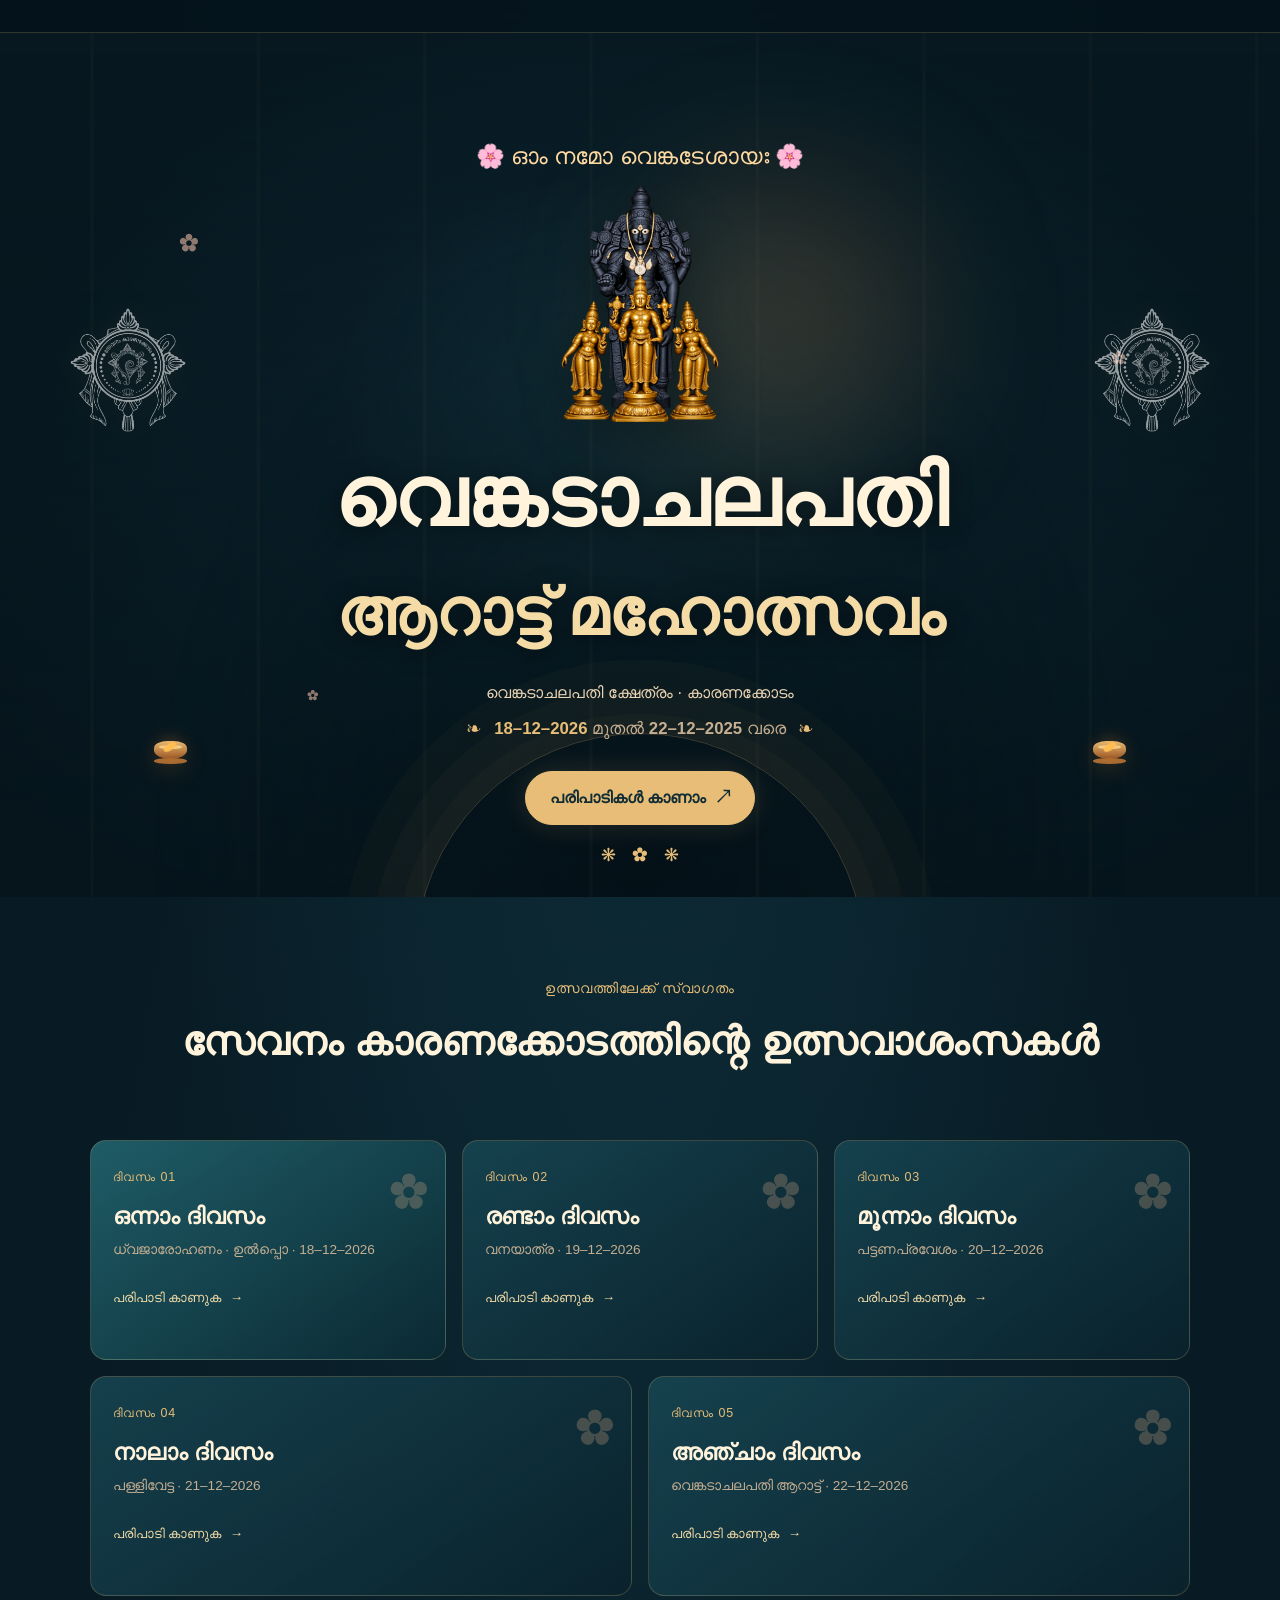
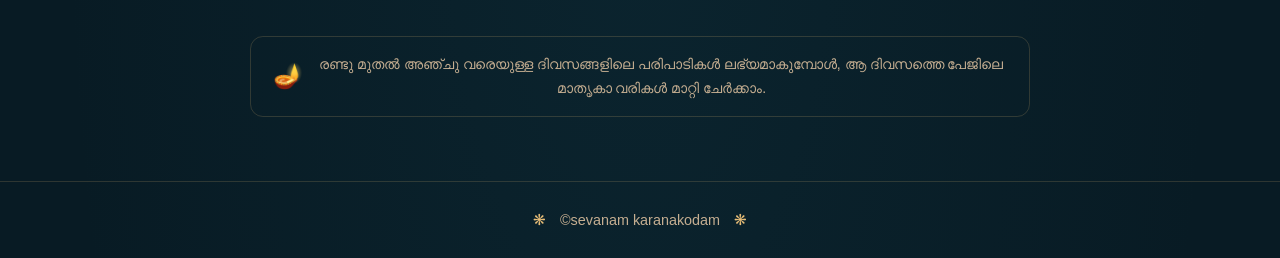
==== commit 5c4634c5: "Add files via upload" ====
--- a/index.html
+++ b/index.html
@@ -26,12 +26,12 @@
       <img class="hero-side-emblem hero-side-emblem-left" src="temple-emblem-white.png" alt="" aria-hidden="true">
       <img class="hero-side-emblem hero-side-emblem-right" src="temple-emblem-white.png" alt="" aria-hidden="true">
       <div class="hero-copy">
-        <p class="eyebrow"><span aria-hidden="true">✦</span> ഭക്തിയുടെയും ആഘോഷത്തിന്റെയും ദിനങ്ങൾ <span aria-hidden="true">✦</span></p>
+        <!--<p class="eyebrow"><span aria-hidden="true">✦</span> ഭക്തിയുടെയും ആഘോഷത്തിന്റെയും ദിനങ്ങൾ <span aria-hidden="true">✦</span></p>-->
         <p class="invocation">🌸 ഓം നമോ വെങ്കടേശായഃ 🌸</p>
         <img class="hero-deity-logo" src="deity-logo.png" alt="വെങ്കടാചലപതി ഭഗവാന്റെയും ദേവിമാരുടെയും വിഗ്രഹം">
         <h1>വെങ്കടാചലപതി<br><span>ആറാട്ട് മഹോത്സവം</span></h1>
         <p class="temple-name">വെങ്കടാചലപതി ക്ഷേത്രം · കാരണക്കോടം</p>
-        <p class="hero-date"><span class="date-ornament" aria-hidden="true">❧</span> 05–12–2025 <span>വെള്ളിയാഴ്ച</span> <span class="date-ornament" aria-hidden="true">❧</span></p>
+        <p class="hero-date"><span class="date-ornament" aria-hidden="true">❧</span> <strong>18–12–2026</strong> <span>  </span><span> മുതൽ </span><span><strong>22–12–2025</strong> </span><span>  </span><span> വരെ </span> <span class="date-ornament" aria-hidden="true">❧</span></p>
         <a class="primary-button" href="day1.html">പരിപാടികൾ കാണാം <span aria-hidden="true">↗</span></a>
       </div>
       <div class="hero-bottom" aria-hidden="true"><span>❋</span><span>✿</span><span>❋</span></div>
@@ -44,26 +44,26 @@
 
     <section class="intro section-wrap">
       <p class="section-kicker">ഉത്സവത്തിലേക്ക് സ്വാഗതം</p>
-      <h2>അഞ്ചു ദിനങ്ങൾ, ഒരേ ഭക്തിനിറവ്</h2>
-      <p>വിളക്കുകളുടെ വെളിച്ചവും മന്ത്രധ്വനികളും നിറയുന്ന ഉത്സവനാളുകളിലേക്ക് സ്വാഗതം. ഓരോ ദിവസത്തെയും പരിപാടികൾ തിരഞ്ഞെടുക്കൂ.</p>
+      <h2>സേവനം കാരണക്കോടത്തിന്റെ ഉത്സവാശംസകൾ </h2>
+      <!--<p>വിളക്കുകളുടെ വെളിച്ചവും മന്ത്രധ്വനികളും നിറയുന്ന ഉത്സവനാളുകളിലേക്ക് സ്വാഗതം. ഓരോ ദിവസത്തെയും പരിപാടികൾ തിരഞ്ഞെടുക്കൂ.</p>-->
     </section>
 
     <section class="day-grid section-wrap" aria-label="ദിവസം തിരഞ്ഞെടുക്കുക">
       <a class="day-card day-card-featured" href="day1.html">
         <span class="card-flower" aria-hidden="true">✿</span><span class="card-day">ദിവസം 01</span>
-        <h3>ഒന്നാം ദിവസം</h3><p>ആറാട്ട് · 05–12–2025</p>
+        <h3>ഒന്നാം ദിവസം</h3><p>ധ്വജാരോഹണം · ഉൽപ്പൊ · 18–12–2026</p>
         <span class="card-action">പരിപാടി കാണുക <b aria-hidden="true">→</b></span>
       </a>
-      <a class="day-card" href="day2.html"><span class="card-flower" aria-hidden="true">✿</span><span class="card-day">ദിവസം 02</span><h3>രണ്ടാം ദിവസം</h3><p>പരിപാടി വിവരങ്ങൾ ചേർക്കാനുണ്ട്</p><span class="card-action">പരിപാടി കാണുക <b aria-hidden="true">→</b></span></a>
-      <a class="day-card" href="day3.html"><span class="card-flower" aria-hidden="true">✿</span><span class="card-day">ദിവസം 03</span><h3>മൂന്നാം ദിവസം</h3><p>പരിപാടി വിവരങ്ങൾ ചേർക്കാനുണ്ട്</p><span class="card-action">പരിപാടി കാണുക <b aria-hidden="true">→</b></span></a>
-      <a class="day-card" href="day4.html"><span class="card-flower" aria-hidden="true">✿</span><span class="card-day">ദിവസം 04</span><h3>നാലാം ദിവസം</h3><p>പരിപാടി വിവരങ്ങൾ ചേർക്കാനുണ്ട്</p><span class="card-action">പരിപാടി കാണുക <b aria-hidden="true">→</b></span></a>
-      <a class="day-card" href="day5.html"><span class="card-flower" aria-hidden="true">✿</span><span class="card-day">ദിവസം 05</span><h3>അഞ്ചാം ദിവസം</h3><p>പരിപാടി വിവരങ്ങൾ ചേർക്കാനുണ്ട്</p><span class="card-action">പരിപാടി കാണുക <b aria-hidden="true">→</b></span></a>
+      <a class="day-card" href="day2.html"><span class="card-flower" aria-hidden="true">✿</span><span class="card-day">ദിവസം 02</span><h3>രണ്ടാം ദിവസം</h3><p>വനയാത്ര · 19–12–2026</p><span class="card-action">പരിപാടി കാണുക <b aria-hidden="true">→</b></span></a>
+      <a class="day-card" href="day3.html"><span class="card-flower" aria-hidden="true">✿</span><span class="card-day">ദിവസം 03</span><h3>മൂന്നാം ദിവസം</h3><p>പട്ടണപ്രവേശം · 20–12–2026</p><span class="card-action">പരിപാടി കാണുക <b aria-hidden="true">→</b></span></a>
+      <a class="day-card" href="day4.html"><span class="card-flower" aria-hidden="true">✿</span><span class="card-day">ദിവസം 04</span><h3>നാലാം ദിവസം</h3><p>പള്ളിവേട്ട · 21–12–2026</p><span class="card-action">പരിപാടി കാണുക <b aria-hidden="true">→</b></span></a>
+      <a class="day-card" href="day5.html"><span class="card-flower" aria-hidden="true">✿</span><span class="card-day">ദിവസം 05</span><h3>അഞ്ചാം ദിവസം</h3><p>വെങ്കടാചലപതി ആറാട്ട് · 22–12–2026</p><span class="card-action">പരിപാടി കാണുക <b aria-hidden="true">→</b></span></a>
     </section>
     <section class="home-note section-wrap">
       <span class="note-symbol" aria-hidden="true">🪔</span>
       <p>രണ്ടു മുതൽ അഞ്ചു വരെയുള്ള ദിവസങ്ങളിലെ പരിപാടികൾ ലഭ്യമാകുമ്പോൾ, ആ ദിവസത്തെ പേജിലെ മാതൃകാ വരികൾ മാറ്റി ചേർക്കാം.</p>
     </section>
   </main>
-  <footer class="site-footer"><span aria-hidden="true">❋</span><p>ശുഭം · ഭക്തിപൂർവ്വം സ്വാഗതം</p><span aria-hidden="true">❋</span></footer>
+  <footer class="site-footer"><span aria-hidden="true">❋</span><p>©sevanam karanakodam</p><span aria-hidden="true">❋</span></footer>
 </body>
 </html>
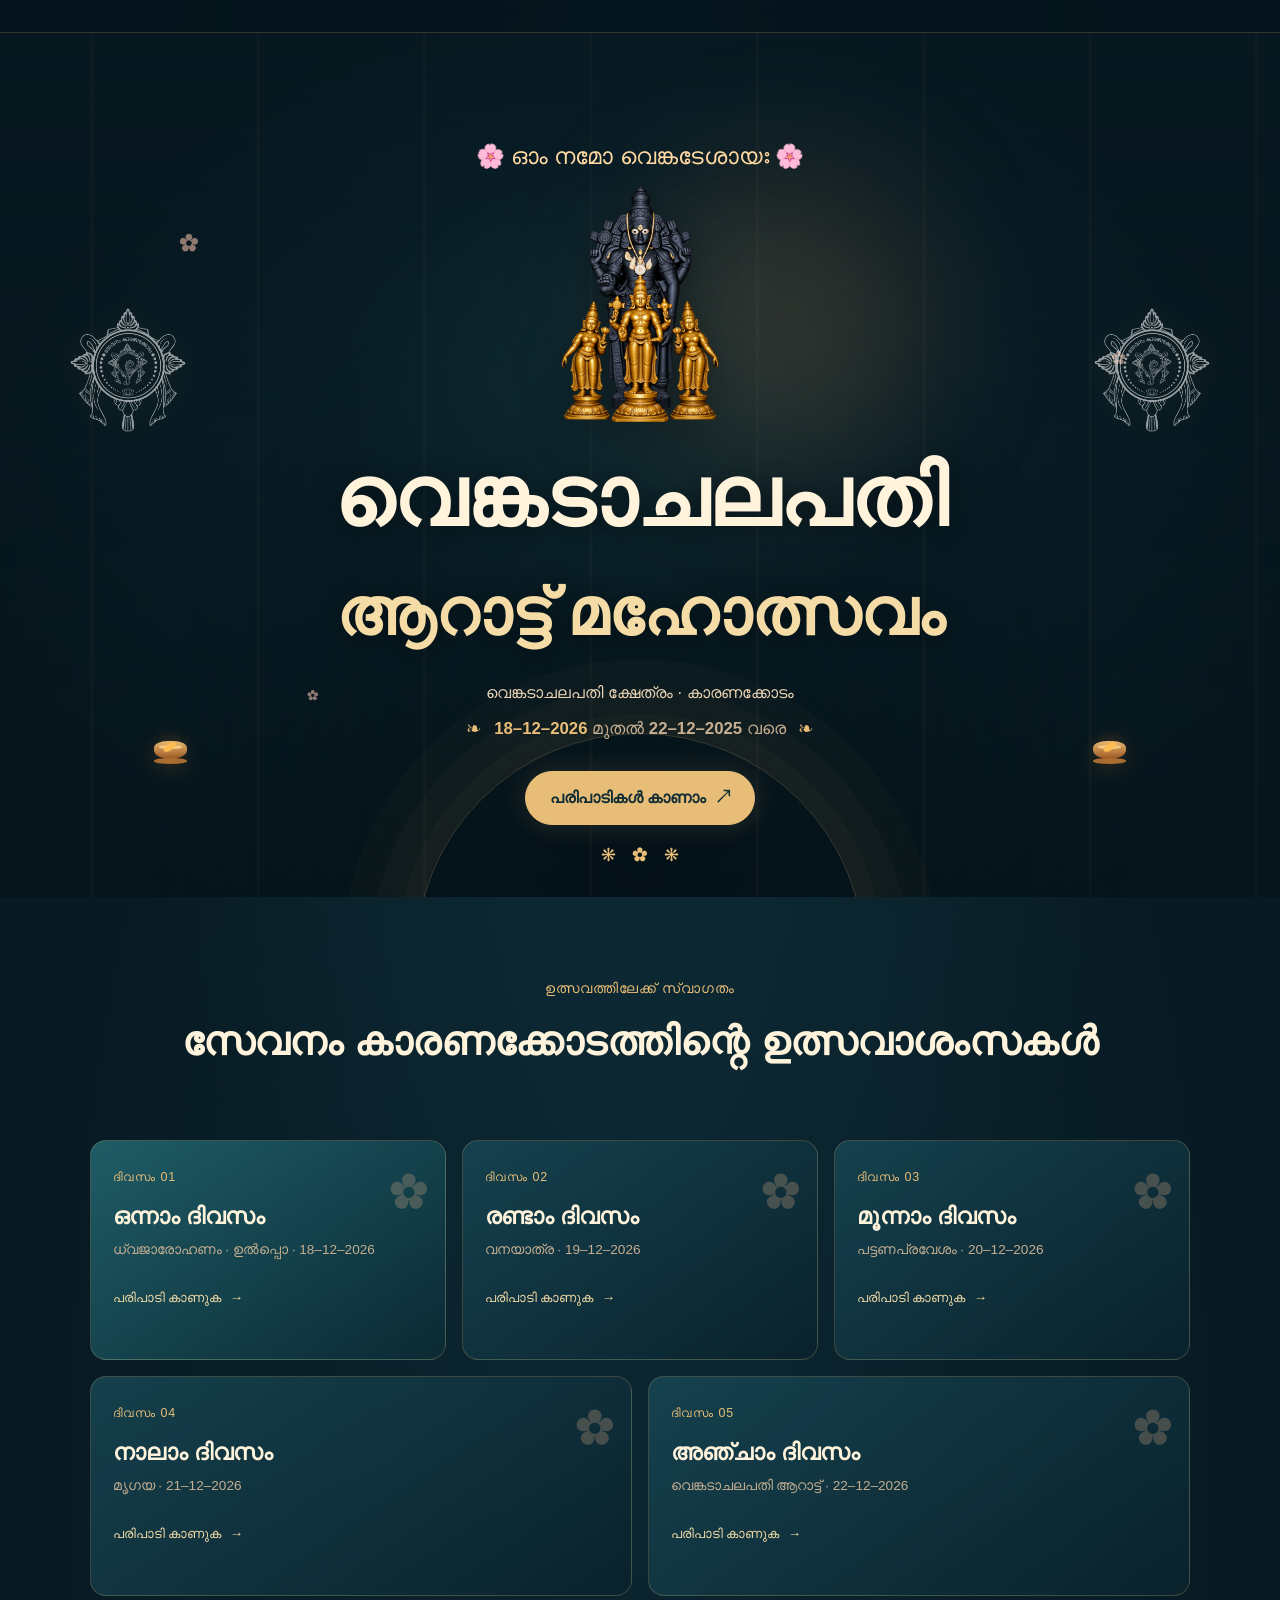
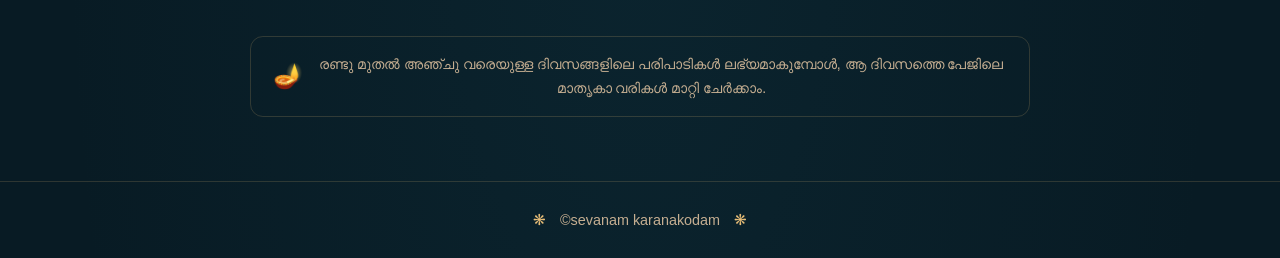
==== commit 5fd4cbf7: "Add files via upload" ====
--- a/index.html
+++ b/index.html
@@ -56,7 +56,7 @@
       </a>
       <a class="day-card" href="day2.html"><span class="card-flower" aria-hidden="true">✿</span><span class="card-day">ദിവസം 02</span><h3>രണ്ടാം ദിവസം</h3><p>വനയാത്ര · 19–12–2026</p><span class="card-action">പരിപാടി കാണുക <b aria-hidden="true">→</b></span></a>
       <a class="day-card" href="day3.html"><span class="card-flower" aria-hidden="true">✿</span><span class="card-day">ദിവസം 03</span><h3>മൂന്നാം ദിവസം</h3><p>പട്ടണപ്രവേശം · 20–12–2026</p><span class="card-action">പരിപാടി കാണുക <b aria-hidden="true">→</b></span></a>
-      <a class="day-card" href="day4.html"><span class="card-flower" aria-hidden="true">✿</span><span class="card-day">ദിവസം 04</span><h3>നാലാം ദിവസം</h3><p>പള്ളിവേട്ട · 21–12–2026</p><span class="card-action">പരിപാടി കാണുക <b aria-hidden="true">→</b></span></a>
+      <a class="day-card" href="day4.html"><span class="card-flower" aria-hidden="true">✿</span><span class="card-day">ദിവസം 04</span><h3>നാലാം ദിവസം</h3><p>മൃഗയ · 21–12–2026</p><span class="card-action">പരിപാടി കാണുക <b aria-hidden="true">→</b></span></a>
       <a class="day-card" href="day5.html"><span class="card-flower" aria-hidden="true">✿</span><span class="card-day">ദിവസം 05</span><h3>അഞ്ചാം ദിവസം</h3><p>വെങ്കടാചലപതി ആറാട്ട് · 22–12–2026</p><span class="card-action">പരിപാടി കാണുക <b aria-hidden="true">→</b></span></a>
     </section>
     <section class="home-note section-wrap">
--- a/styles.css
+++ b/styles.css
@@ -148,14 +148,14 @@
 
 .page-heading {
   position: relative; isolation: isolate; overflow: hidden;
-  display: flex; min-height: 300px; flex-direction: column; justify-content: center;
+  display: flex; min-height: 300px; flex-direction: column; align-items: center; justify-content: center;
   padding: 4rem 1rem 2.5rem; text-align: center;
   background:
     linear-gradient(180deg, rgba(4, 17, 22, .45), rgba(4, 17, 22, .82)),
     url("temple-header.webp") center 43% / cover no-repeat;
 }
 .page-heading h1 {
-  margin: .45rem 0; color: #fff5dd; font-size: clamp(2rem, 5vw, 3.4rem);
+  width: 100%; margin: .45rem 0; color: #fff5dd; font-size: clamp(2rem, 5vw, 3.4rem);
   line-height: 1.45; text-shadow: 0 2px 12px rgba(0, 0, 0, .8);
 }
 .page-heading h1 span { color: #ffd98c; }
@@ -167,15 +167,30 @@
   background: rgba(5, 20, 25, .6); color: #ffe0a2; font-size: .8rem;
 }
 .schedule-wrap {
-  width: min(760px, calc(100% - 2rem)); margin: 1.3rem auto 2.5rem; padding: 2rem clamp(1rem, 5vw, 3.5rem) 1.4rem;
+  position: relative; isolation: isolate;
+  width: min(760px, calc(100% - 2rem)); margin: 1.3rem auto 2.5rem;
+  padding: 2rem clamp(1.5rem, 5vw, 3.5rem) 1.4rem;
   border: 1px solid rgba(231, 189, 119, .3); border-radius: 1.2rem;
   background: linear-gradient(160deg, rgba(20, 65, 77, .92), rgba(7, 29, 39, .98));
   box-shadow: 0 22px 65px rgba(0, 0, 0, .23), inset 0 0 35px rgba(231, 189, 119, .025);
 }
+.schedule-wrap > * { position: relative; z-index: 1; }
 .schedule-heading { display: flex; justify-content: center; align-items: center; gap: 1rem; padding-bottom: 1rem; border-bottom: 1px solid rgba(231, 189, 119, .2); text-align: center; }
+.schedule-emblem {
+  display: block; flex: 0 0 auto; width: clamp(64px, 8vw, 96px);
+  aspect-ratio: 1; object-fit: contain; opacity: .86;
+  filter: drop-shadow(0 0 10px rgba(231, 189, 119, .2));
+}
 .schedule-heading h2 { margin: .1rem 0 0; font-size: 1.6rem; }
-.schedule-lotus { color: var(--gold); font-size: 1.65rem; }
 .schedule-group { padding-top: 1.15rem; }
+.schedule-group.day1-photo {
+  margin-top: 1rem; padding: 1rem 1rem .75rem; overflow: hidden;
+  border: 1px solid rgba(231, 189, 119, .28); border-radius: .85rem;
+  background:
+    linear-gradient(rgba(4, 20, 27, .78), rgba(4, 20, 27, .84)),
+    url("day1-schedule-bg.jpeg") center 38% / cover no-repeat;
+  box-shadow: inset 0 0 28px rgba(0, 0, 0, .14);
+}
 .schedule-group h3 { display: flex; align-items: center; gap: .6rem; margin: 0 0 .5rem; color: var(--gold-bright); font-size: 1.25rem; }
 .schedule-group h3 span { color: #ffc16f; }
 .timeline { position: relative; list-style: none; margin: 0; padding: .1rem 0 .1rem 1.1rem; }
@@ -208,6 +223,7 @@
   .site-header { flex-wrap: wrap; justify-content: space-between; }
   .day-nav { order: 3; flex: 1 0 100%; width: 100%; justify-content: center; overflow: visible; }
   .nav-link { font-size: .78rem; }
+  .schedule-wrap { padding-inline: clamp(1rem, 5vw, 2rem); }
 }
 @media (max-width: 700px) {
   .nav-link { padding-inline: .35rem; font-size: .72rem; }
@@ -260,18 +276,23 @@
   .card-action { font-size: .76rem; }
   .home-note { align-items: flex-start; margin-bottom: 2.8rem; padding: .9rem; text-align: left; }
   .page-heading {
-    min-height: clamp(280px, 72vw, 400px); padding: 3rem .8rem 1.5rem;
-    background-color: #061b24; background-position: center, center;
-    background-size: auto, contain;
+    min-height: clamp(220px, 62vw, 290px); padding: 1.5rem 1rem;
+    background-color: #061b24; background-position: center, center 43%;
+    background-size: auto, cover;
   }
   .page-heading .eyebrow { font-size: .76rem; }
-  .page-heading h1 { font-size: clamp(1.7rem, 7.7vw, 2rem); line-height: 1.5; }
-  .page-heading > p:last-child { font-size: .88rem; }
-  .date-pill { display: table; margin: .45rem auto 0; }
-  .schedule-wrap { width: calc(100% - 1.1rem); margin-top: .7rem; padding: 1.15rem .8rem .85rem; border-radius: .9rem; }
-  .schedule-heading { gap: .6rem; }
+  .page-heading h1 { max-width: 20ch; margin-block: .45rem; font-size: clamp(1.45rem, 6.2vw, 2rem); line-height: 1.2; }
+  .page-heading > p:last-child {
+    display: flex; align-items: center; justify-content: center; flex-wrap: wrap;
+    gap: .3rem .55rem; font-size: .88rem;
+  }
+  .date-pill { display: inline-block; margin: 0; }
+  .schedule-wrap { width: calc(100% - 2rem); margin-top: .7rem; padding: 1.15rem 2.65rem .85rem; border-radius: .9rem; }
+  .schedule-heading { gap: .5rem; }
+  .schedule-emblem { width: clamp(32px, 10vw, 44px); opacity: .78; }
   .schedule-heading h2 { font-size: 1.4rem; }
   .schedule-group { padding-top: .9rem; }
+  .schedule-group.day1-photo { padding: .8rem .7rem .6rem; background-position: center 38%; }
   .schedule-group h3 { font-size: 1.1rem; }
   .timeline { padding-left: 1rem; }
   .timeline li { grid-template-columns: 4.8rem minmax(0, 1fr); gap: .35rem; padding: .45rem 0; font-size: .82rem; line-height: 1.6; }
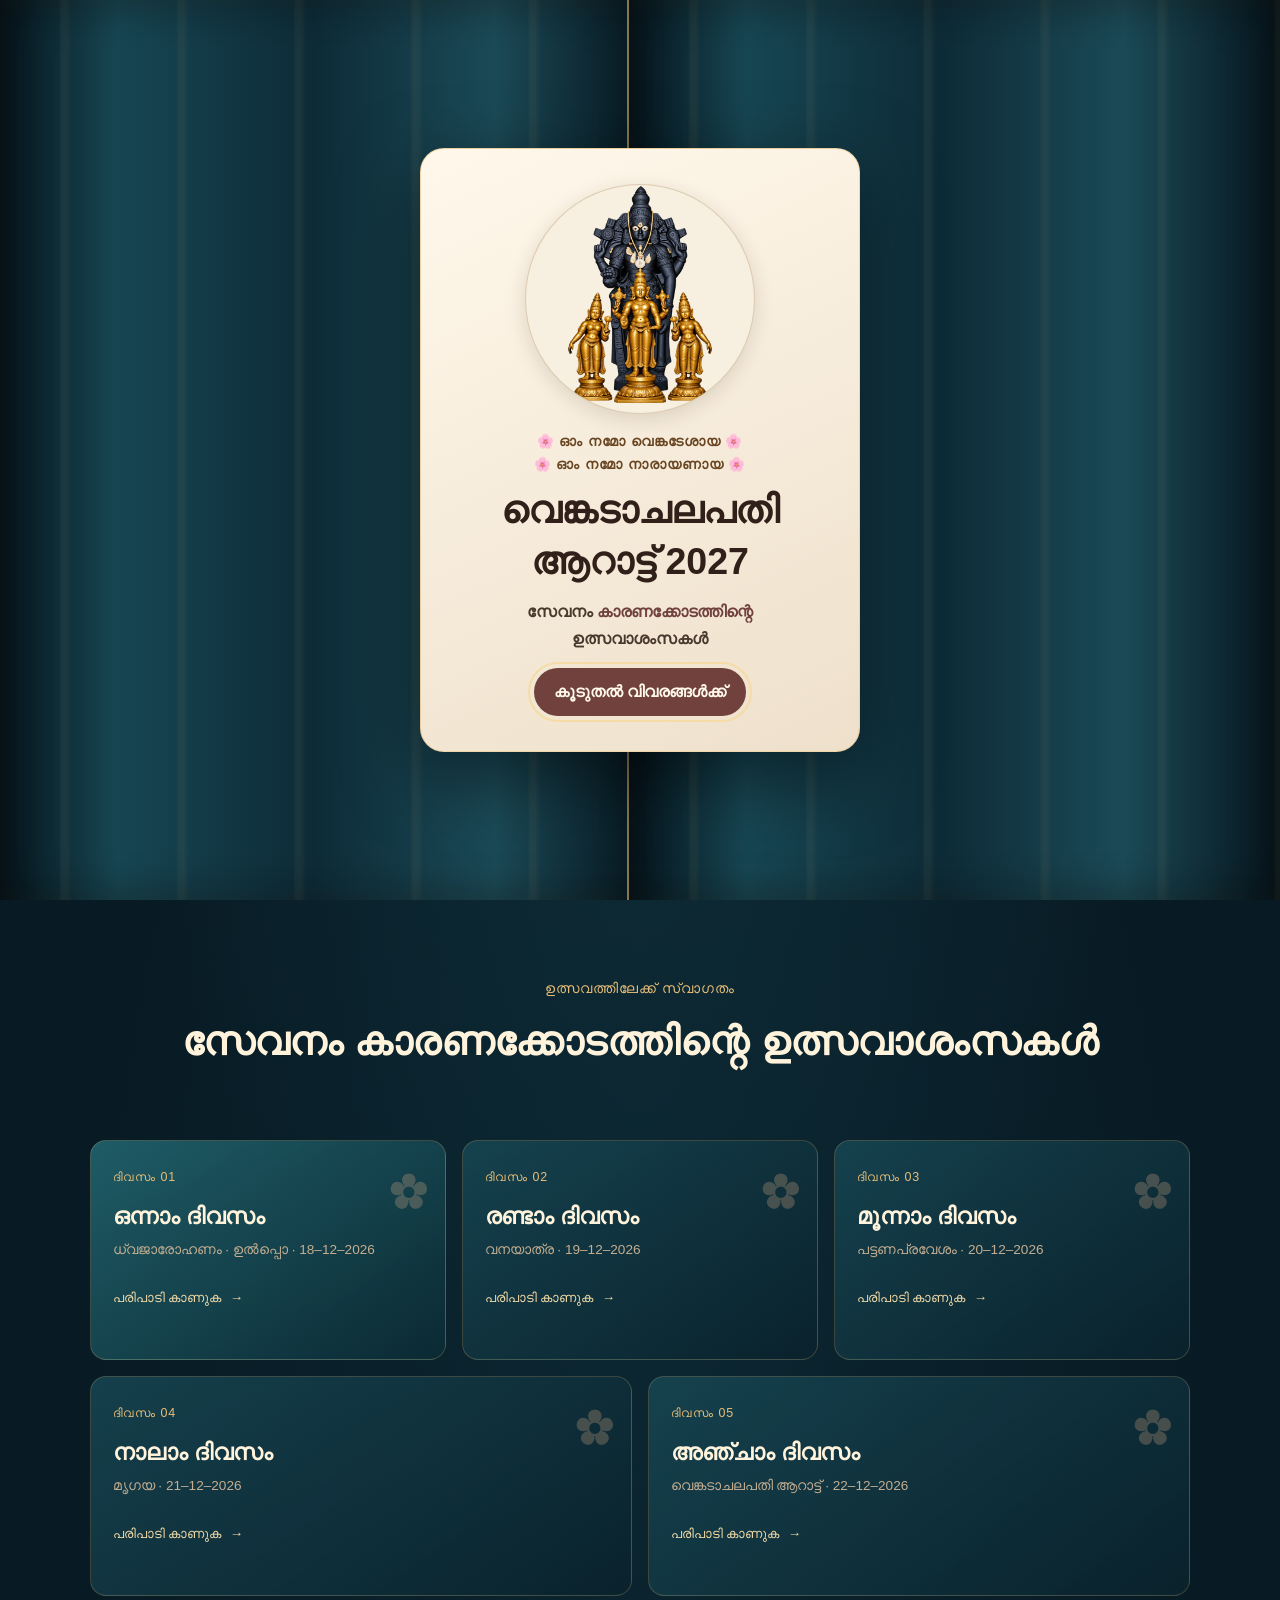
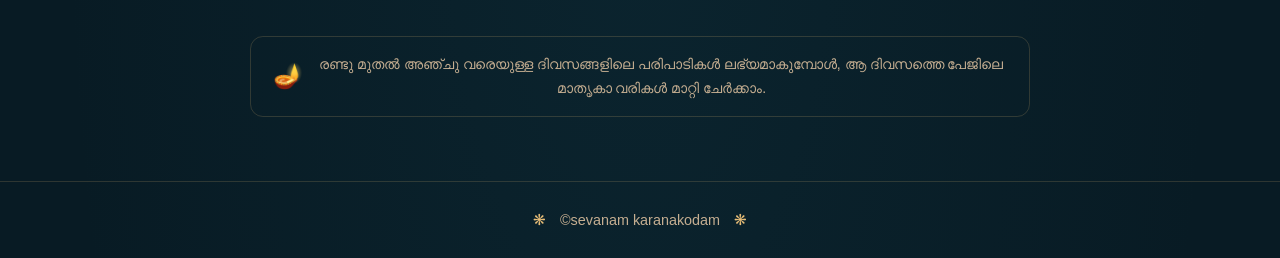
==== commit 7d7deb69: "Add files via upload" ====
--- a/index.html
+++ b/index.html
@@ -10,6 +10,18 @@
   <script src="script.js" defer></script>
 </head>
 <body>
+  <div class="festival-invitation" id="festival-invitation" role="dialog" aria-modal="true" aria-labelledby="invitation-title" hidden>
+    <div class="invitation-curtain invitation-curtain-left" aria-hidden="true"></div>
+    <div class="invitation-curtain invitation-curtain-right" aria-hidden="true"></div>
+    <section class="invitation-card">
+      <img class="invitation-logo" src="deity-logo.png" alt="വെങ്കടാചലപതി ഭഗവാന്റെയും ദേവിമാരുടെയും വിഗ്രഹം">
+      <p class="section-kicker">🌸 ഓം നമോ വെങ്കടേശായ 🌸</p>
+      <p class="section-kicker">🌸 ഓം നമോ നാരായണായ 🌸</p>
+      <h1 id="invitation-title">വെങ്കടാചലപതി<br>ആറാട്ട് 2027</h1>
+      <p class="invitation-copy">സേവനം <strong class="invitation-word">കാരണക്കോടത്തിന്റെ</strong> ഉത്സവാശംസകൾ</p>
+      <button class="invitation-open" type="button">കൂടുതൽ വിവരങ്ങൾക്ക്</button>
+    </section>
+  </div>
   <a class="skip-link" href="#main">പ്രധാന ഉള്ളടക്കത്തിലേക്ക് പോകുക</a>
   <header class="site-header">
     <!--
--- a/styles.css
+++ b/styles.css
@@ -51,6 +51,52 @@
 }
 .nav-link:hover, .nav-link[aria-current="page"] { color: var(--night); background: var(--gold); }
 :focus-visible { outline: 2px solid var(--gold-bright); outline-offset: 4px; }
+
+body.invitation-active { overflow: hidden; }
+.festival-invitation {
+  position: fixed; z-index: 100; inset: 0; display: grid; place-items: center;
+  overflow: hidden; padding: 1.25rem;
+}
+.festival-invitation[hidden] { display: none; }
+.invitation-curtain {
+  position: absolute; z-index: 1; top: 0; bottom: 0; width: 51%;
+  background:
+    repeating-linear-gradient(90deg, transparent 0 9%, rgba(231, 189, 119, .06) 9.5% 10.2%, transparent 11% 18%),
+    linear-gradient(90deg, #06151d, #174653 18%, #0d2b37 48%, #1b4a57 76%, #06151d);
+  box-shadow: inset 0 0 3rem rgba(0, 0, 0, .45), inset 0 0 1.5rem rgba(231, 189, 119, .05);
+  transition: transform 1.25s cubic-bezier(.72, 0, .24, 1);
+}
+.invitation-curtain-left { left: 0; border-right: 2px solid rgba(231, 189, 119, .55); }
+.invitation-curtain-right { right: 0; border-left: 2px solid rgba(231, 189, 119, .55); }
+.invitation-card {
+  position: relative; z-index: 2; width: min(440px, 100%); padding: 2.2rem 1.5rem;
+  border: 1px solid rgba(231, 189, 119, .55); border-radius: 1.5rem;
+  background: linear-gradient(155deg, #fff8eb, #eee0cb);
+  box-shadow: 0 22px 75px rgba(0, 0, 0, .5); color: #281c17;
+  text-align: center; transition: opacity .35s ease, transform .55s ease;
+}
+.invitation-logo {
+  display: block; width: clamp(170px, 42vw, 230px); aspect-ratio: 1; margin: 0 auto 1rem;
+  border: 1px solid rgba(164, 119, 72, .3); border-radius: 50%; background: #f7efdf;
+  object-fit: contain; box-shadow: 0 5px 20px rgba(53, 34, 20, .14);
+}
+.invitation-card .section-kicker { color: #694522; font-weight: 700; }
+.invitation-card h1 { margin: .55rem 0 .7rem; color: #302019; font-size: clamp(1.7rem, 7vw, 2.35rem); font-weight: 700; line-height: 1.35; }
+.invitation-copy { max-width: 32ch; margin: 0 auto 1rem; color: #49382d; font-size: 1rem; font-weight: 700; }
+.invitation-word {
+  display: inline-block; color: #70413d; font-weight: 800;
+  white-space: nowrap; word-break: keep-all;
+}
+.invitation-open {
+  display: inline-flex; min-height: 48px; align-items: center; justify-content: center;
+  padding: .65rem 1.25rem; border: 0; border-radius: 3rem;
+  background: #70413d; color: #fff8eb; font-weight: 700; cursor: pointer;
+  transition: background .2s, transform .2s;
+}
+.invitation-open:hover { transform: translateY(-2px); background: #5d322f; }
+.festival-invitation.is-opening .invitation-curtain-left { transform: translateX(-101%); }
+.festival-invitation.is-opening .invitation-curtain-right { transform: translateX(101%); }
+.festival-invitation.is-opening .invitation-card { opacity: 0; transform: translateY(-.5rem) scale(.96); }
 
 .hero {
   position: relative; isolation: isolate; overflow: hidden; display: grid; place-items: center;
@@ -183,12 +229,76 @@
 }
 .schedule-heading h2 { margin: .1rem 0 0; font-size: 1.6rem; }
 .schedule-group { padding-top: 1.15rem; }
+.schedule-group.common-photo {
+  margin-top: 1rem; padding: 1rem 1rem .75rem; overflow: hidden;
+  border: 1px solid rgba(231, 189, 119, .28); border-radius: .85rem;
+  background:
+    linear-gradient(rgba(4, 20, 27, .78), rgba(4, 20, 27, .84)),
+    url("day1-schedule-bg.jpeg") center 38% / cover no-repeat;
+  box-shadow: inset 0 0 28px rgba(0, 0, 0, .14);
+}
 .schedule-group.day1-photo {
   margin-top: 1rem; padding: 1rem 1rem .75rem; overflow: hidden;
   border: 1px solid rgba(231, 189, 119, .28); border-radius: .85rem;
   background:
     linear-gradient(rgba(4, 20, 27, .78), rgba(4, 20, 27, .84)),
-    url("day1-schedule-bg.jpeg") center 38% / cover no-repeat;
+    url("Kodi.jpeg") center 38% / cover no-repeat;
+  box-shadow: inset 0 0 28px rgba(0, 0, 0, .14);
+}
+.schedule-group.day2-photo {
+  margin-top: 1rem; padding: 1rem 1rem .75rem; overflow: hidden;
+  border: 1px solid rgba(231, 189, 119, .28); border-radius: .85rem;
+  background:
+    linear-gradient(rgba(4, 20, 27, .78), rgba(4, 20, 27, .84)),
+    url("day2.png") center 38% / cover no-repeat;
+  box-shadow: inset 0 0 28px rgba(0, 0, 0, .14);
+}
+.schedule-group.day3-photo {
+  margin-top: 1rem; padding: 1rem 1rem .75rem; overflow: hidden;
+  border: 1px solid rgba(231, 189, 119, .28); border-radius: .85rem;
+  background:
+    linear-gradient(rgba(4, 20, 27, .78), rgba(4, 20, 27, .84)),
+    url("day3.jpeg") center 38% / cover no-repeat;
+  box-shadow: inset 0 0 28px rgba(0, 0, 0, .14);
+}
+.schedule-group.day3-1-photo {
+  margin-top: 1rem; padding: 1rem 1rem .75rem; overflow: hidden;
+  border: 1px solid rgba(231, 189, 119, .28); border-radius: .85rem;
+  background:
+    linear-gradient(rgba(4, 20, 27, .78), rgba(4, 20, 27, .84)),
+    url("day3-1.jpeg") center 38% / cover no-repeat;
+  box-shadow: inset 0 0 28px rgba(0, 0, 0, .14);
+}
+.schedule-group.day4-photo {
+  margin-top: 1rem; padding: 1rem 1rem .75rem; overflow: hidden;
+  border: 1px solid rgba(231, 189, 119, .28); border-radius: .85rem;
+  background:
+    linear-gradient(rgba(4, 20, 27, .78), rgba(4, 20, 27, .84)),
+    url("pallivetta.JPG") center 38% / cover no-repeat;
+  box-shadow: inset 0 0 28px rgba(0, 0, 0, .14);
+}
+.schedule-group.day4-1-photo {
+  margin-top: 1rem; padding: 1rem 1rem .75rem; overflow: hidden;
+  border: 1px solid rgba(231, 189, 119, .28); border-radius: .85rem;
+  background:
+    linear-gradient(rgba(4, 20, 27, .78), rgba(4, 20, 27, .84)),
+    url("day4.jpeg") center 38% / cover no-repeat;
+  box-shadow: inset 0 0 28px rgba(0, 0, 0, .14);
+}
+.schedule-group.day5-photo {
+  margin-top: 1rem; padding: 1rem 1rem .75rem; overflow: hidden;
+  border: 1px solid rgba(231, 189, 119, .28); border-radius: .85rem;
+  background:
+    linear-gradient(rgba(4, 20, 27, .78), rgba(4, 20, 27, .84)),
+    url("arrat1.jpeg") center 38% / cover no-repeat;
+  box-shadow: inset 0 0 28px rgba(0, 0, 0, .14);
+}
+.schedule-group.day5-1-photo {
+  margin-top: 1rem; padding: 1rem 1rem .75rem; overflow: hidden;
+  border: 1px solid rgba(231, 189, 119, .28); border-radius: .85rem;
+  background:
+    linear-gradient(rgba(4, 20, 27, .78), rgba(4, 20, 27, .84)),
+    url("arrat2.jpg") center 38% / cover no-repeat;
   box-shadow: inset 0 0 28px rgba(0, 0, 0, .14);
 }
 .schedule-group h3 { display: flex; align-items: center; gap: .6rem; margin: 0 0 .5rem; color: var(--gold-bright); font-size: 1.25rem; }
@@ -199,6 +309,7 @@
 .timeline li::before { position: absolute; top: 1rem; left: -.98rem; width: .38rem; height: .38rem; border: 1px solid var(--gold); border-radius: 50%; background: var(--night-soft); content: ""; }
 .timeline time { color: var(--gold-bright); white-space: nowrap; font-weight: 700; }
 .timeline .highlight span { color: var(--coral); }
+.timeline .highlight .invitation-word { color: var(--coral); font-weight: 700; }
 .schedule-end { margin: 1.8rem 0 .2rem; color: var(--gold); text-align: center; font-size: 1.3rem; }
 .placeholder-wrap { min-height: 410px; }
 .placeholder-card { max-width: 510px; margin: 2.1rem auto 1.5rem; padding: 2rem 1.2rem; border: 1px dashed rgba(231, 189, 119, .38); border-radius: 1rem; background: rgba(5, 20, 28, .35); text-align: center; }
@@ -229,6 +340,10 @@
   .nav-link { padding-inline: .35rem; font-size: .72rem; }
 }
 @media (max-width: 600px) {
+  .invitation-card { padding: 1.25rem 1.2rem; }
+  .invitation-logo { width: clamp(170px, 48vw, 210px); margin-bottom: .65rem; }
+  .invitation-card h1 { margin-block: .35rem .5rem; font-size: clamp(1.65rem, 7vw, 2.1rem); }
+  .invitation-copy { font-size: .92rem; }
   .site-header {
     display: grid; grid-template-columns: minmax(0, 1fr); gap: .6rem;
     padding: .7rem .85rem;
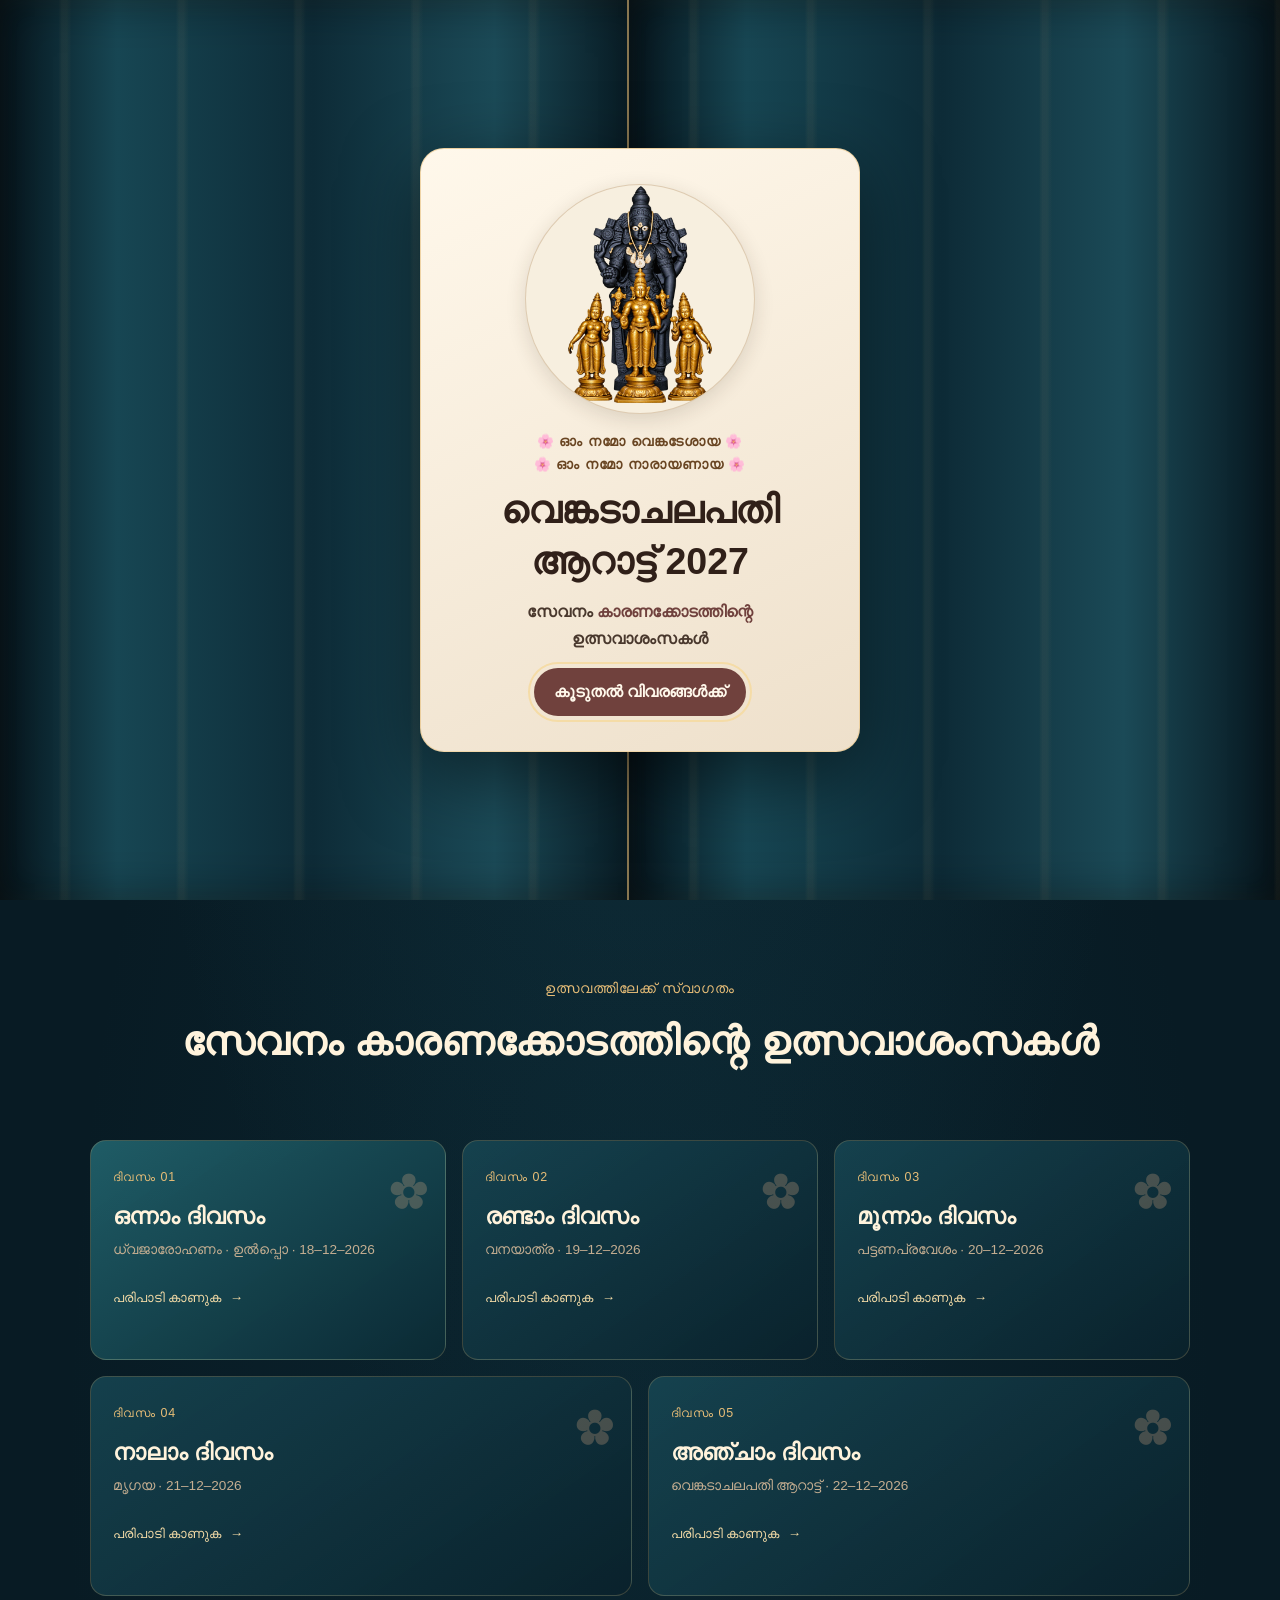
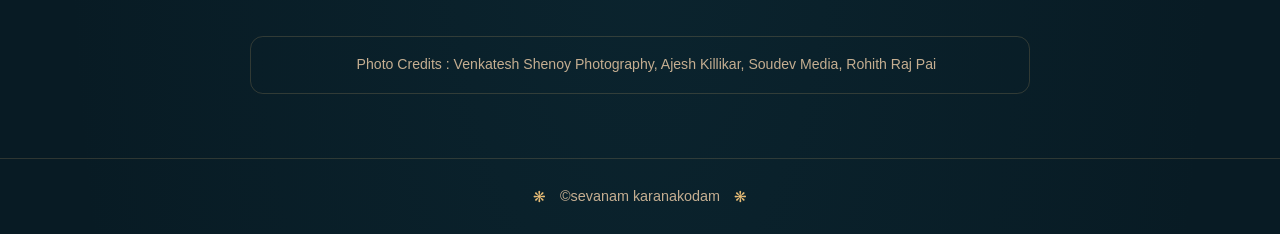
==== commit 735dbae6: "Add files via upload" ====
--- a/index.html
+++ b/index.html
@@ -72,8 +72,8 @@
       <a class="day-card" href="day5.html"><span class="card-flower" aria-hidden="true">✿</span><span class="card-day">ദിവസം 05</span><h3>അഞ്ചാം ദിവസം</h3><p>വെങ്കടാചലപതി ആറാട്ട് · 22–12–2026</p><span class="card-action">പരിപാടി കാണുക <b aria-hidden="true">→</b></span></a>
     </section>
     <section class="home-note section-wrap">
-      <span class="note-symbol" aria-hidden="true">🪔</span>
-      <p>രണ്ടു മുതൽ അഞ്ചു വരെയുള്ള ദിവസങ്ങളിലെ പരിപാടികൾ ലഭ്യമാകുമ്പോൾ, ആ ദിവസത്തെ പേജിലെ മാതൃകാ വരികൾ മാറ്റി ചേർക്കാം.</p>
+      <span class="note-symbol" aria-hidden="true"></span>
+      <p> Photo Credits : Venkatesh Shenoy Photography, Ajesh Killikar, Soudev Media, Rohith Raj Pai </p>
     </section>
   </main>
   <footer class="site-footer"><span aria-hidden="true">❋</span><p>©sevanam karanakodam</p><span aria-hidden="true">❋</span></footer>
--- a/styles.css
+++ b/styles.css
@@ -274,7 +274,7 @@
   border: 1px solid rgba(231, 189, 119, .28); border-radius: .85rem;
   background:
     linear-gradient(rgba(4, 20, 27, .78), rgba(4, 20, 27, .84)),
-    url("pallivetta.JPG") center 38% / cover no-repeat;
+    url("pallivetta.jpg") center 38% / cover no-repeat;
   box-shadow: inset 0 0 28px rgba(0, 0, 0, .14);
 }
 .schedule-group.day4-1-photo {
